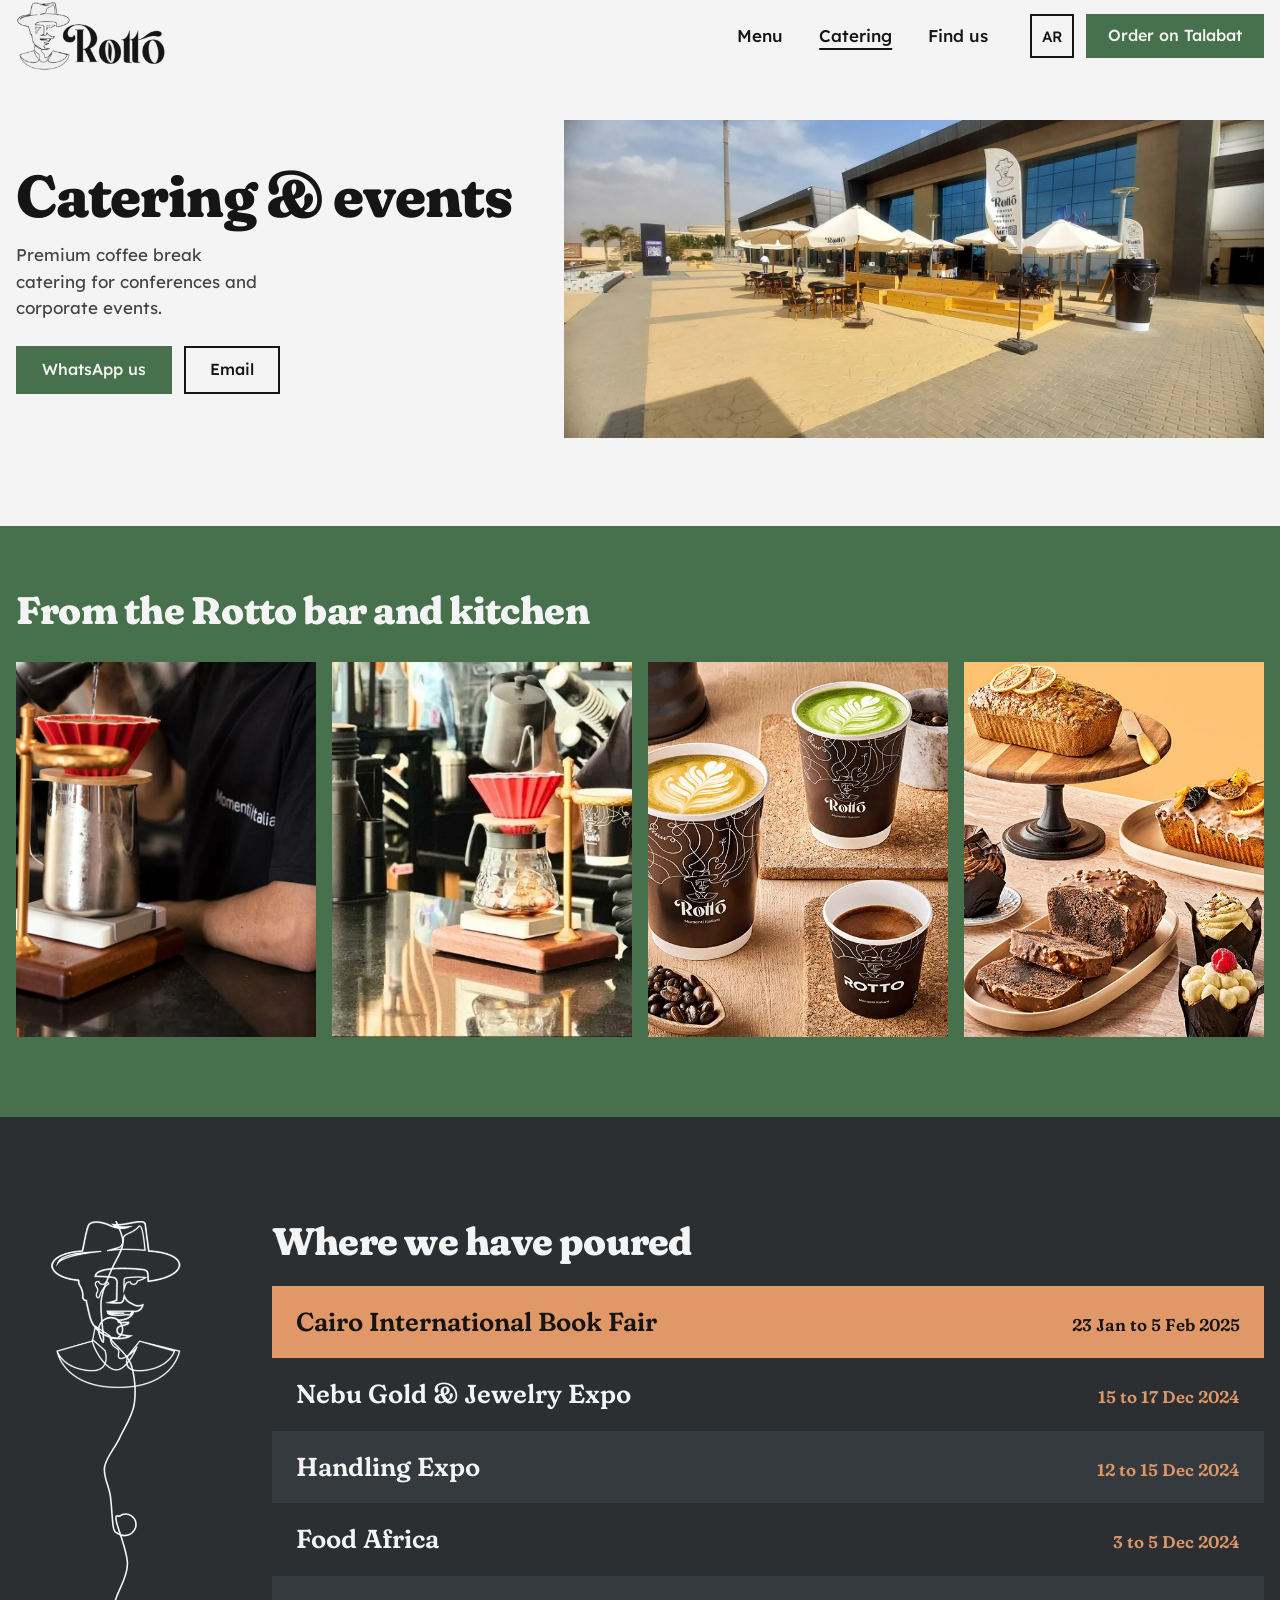
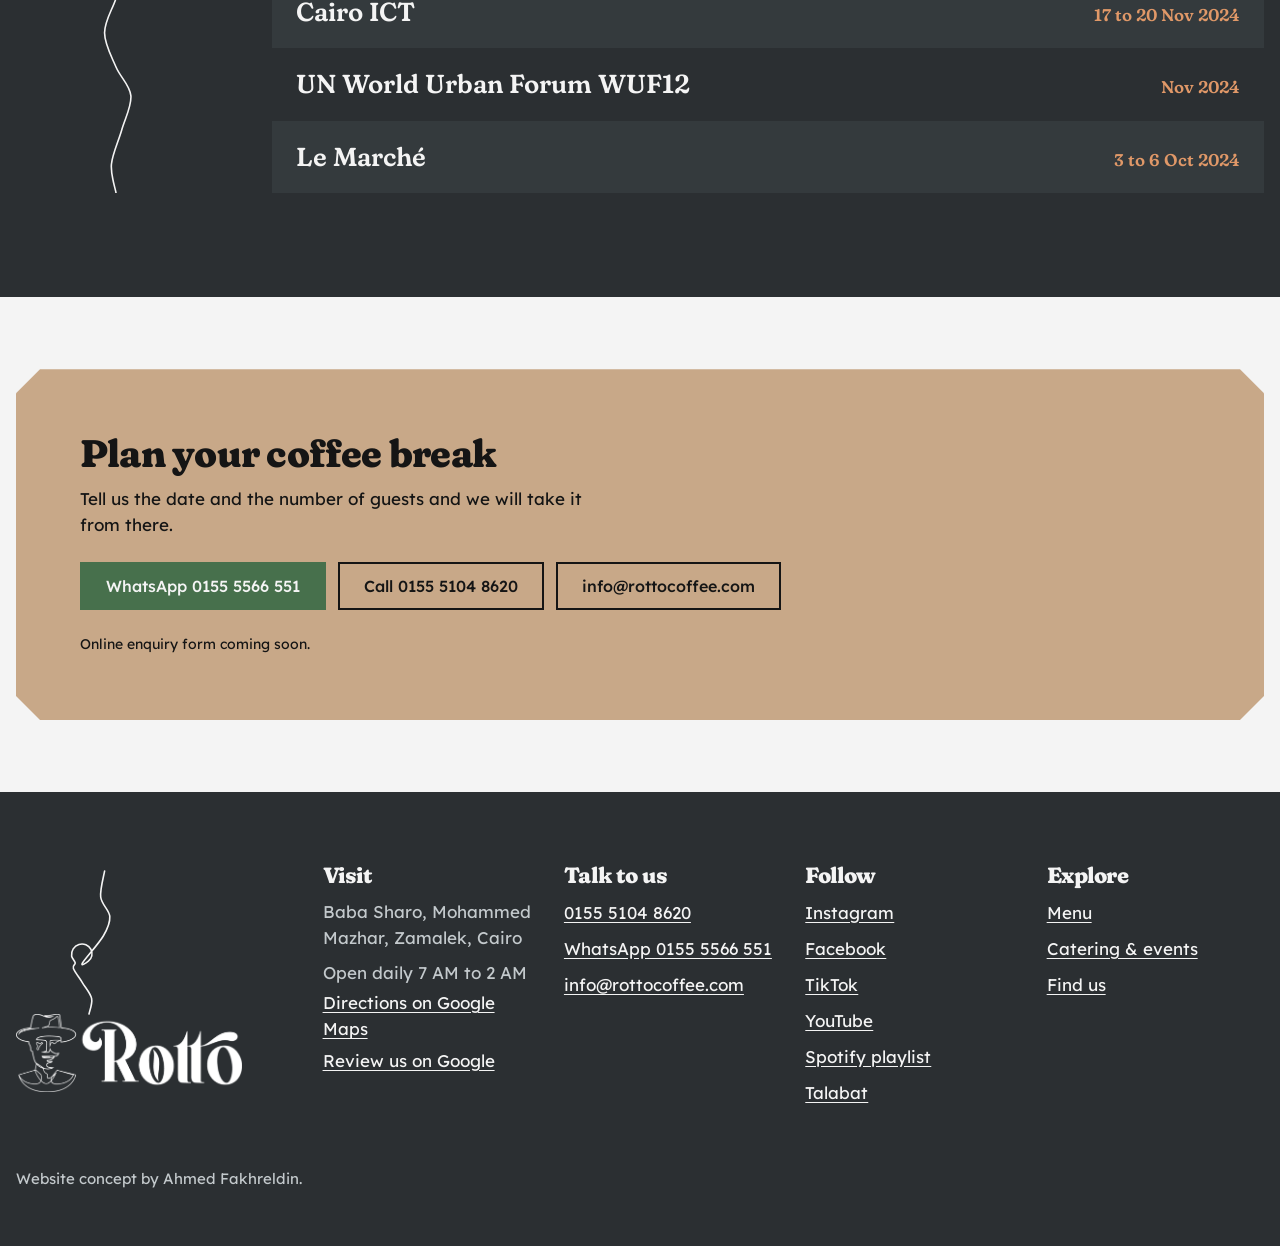
==== catering.html @ 3a8336ad "Rotto preview site" ====
<!doctype html>
<html lang="en">
<head>
<meta charset="utf-8">
<meta name="viewport" content="width=device-width, initial-scale=1, minimum-scale=1">
<title>Catering &amp; events | Rotto Coffee &amp; Bakery</title>
<meta name="description" content="Premium coffee break catering for conferences and corporate events by Rotto Coffee &amp; Bakery, Cairo. Enquire by WhatsApp, phone or email.">
<meta name="theme-color" content="#f4f4f4">
<link rel="canonical" href="https://ahmedfakhr1.github.io/rotto-preview/catering.html">
<meta property="og:type" content="website">
<meta property="og:site_name" content="Rotto Coffee &amp; Bakery">
<meta property="og:title" content="Catering &amp; events | Rotto Coffee &amp; Bakery">
<meta property="og:description" content="Premium coffee break catering for conferences and corporate events by Rotto Coffee &amp; Bakery, Cairo. Enquire by WhatsApp, phone or email.">
<meta property="og:url" content="https://ahmedfakhr1.github.io/rotto-preview/catering.html">
<meta property="og:image" content="https://ahmedfakhr1.github.io/rotto-preview/img/og.jpg">
<meta name="twitter:card" content="summary_large_image">
<link rel="icon" type="image/png" href="img/icon.png">
<link rel="apple-touch-icon" href="img/apple-touch-icon.png">
<link rel="preload" href="fonts/fraunces-c8e588.woff2" as="font" type="font/woff2" crossorigin>
<link rel="preload" href="fonts/lexend-45b4c6.woff2" as="font" type="font/woff2" crossorigin>
<style>html.fl body{opacity:0}body{transition:opacity .25s ease}</style>
<script>document.documentElement.classList.add("fl","js");(function(){var d=document.documentElement,n=0,x=function(){d.classList.remove("fl")};setTimeout(x,1200);if(document.fonts&&document.fonts.load){Promise.all([document.fonts.load("600 20px Fraunces"),document.fonts.load("400 16px Lexend"),document.fonts.load("500 16px Lexend")]).then(x,x)}else x()})()</script>
<link rel="stylesheet" href="fonts.css?v=2">
<link rel="stylesheet" href="site.css?v=2">
<script type="application/ld+json">{"@context": "https://schema.org", "@type": "CafeOrCoffeeShop", "name": "Rotto Coffee & Bakery", "url": "https://ahmedfakhr1.github.io/rotto-preview/", "image": "https://ahmedfakhr1.github.io/rotto-preview/img/og.jpg", "telephone": "+201551048620", "email": "info@rottocoffee.com", "servesCuisine": ["Coffee", "Bakery", "Italian"], "menu": "https://ahmedfakhr1.github.io/rotto-preview/menu.html", "address": {"@type": "PostalAddress", "streetAddress": "Baba Sharo, Mohammed Mazhar", "addressLocality": "Zamalek", "addressRegion": "Cairo", "addressCountry": "EG"}, "hasMap": "https://maps.app.goo.gl/kfcP5bKoNNBrT7dv6", "openingHoursSpecification": {"@type": "OpeningHoursSpecification", "dayOfWeek": ["Monday", "Tuesday", "Wednesday", "Thursday", "Friday", "Saturday", "Sunday"], "opens": "07:00", "closes": "02:00"}, "sameAs": ["https://www.instagram.com/rottocoffee.eg", "https://www.facebook.com/Rotto.Coffe", "https://www.tiktok.com/@rotto.coffee", "https://www.youtube.com/@RottoCoffeeBakery"]}</script>
</head>
<body>
<a class="skip" href="#main">Skip to content</a>
<header class="hdr" id="top">
<a class="logo" href="index.html" aria-label="Rotto Coffee &amp; Bakery, home"><img src="img/logo-dark.png" width="474" height="223" alt="Rotto Coffee &amp; Bakery"></a>
<nav class="nav" aria-label="Main">
<a href="menu.html">Menu</a>
<a href="catering.html" aria-current="page">Catering</a>
<a href="index.html#visit">Find us</a>
</nav>
<div class="hdr-act">
<button class="ar" type="button" id="arBtn" aria-haspopup="dialog">AR</button>
<a class="btn btn--g hdr-order" href="https://www.talabat.com/egypt/rotto" target="_blank" rel="noopener" aria-label="Order on Talabat">Order<span class="long"> on Talabat</span></a>
<button class="burger" type="button" id="burger" aria-expanded="false" aria-controls="drawer" aria-label="Open menu"><span></span><span></span></button>
</div>
</header>
<nav class="drawer" id="drawer" aria-label="Menu" hidden>
<a href="menu.html">Menu</a>
<a href="catering.html">Catering</a>
<a href="index.html#visit">Find us</a>
<a href="https://www.talabat.com/egypt/rotto" target="_blank" rel="noopener">Order on Talabat</a>
</nav>
<dialog class="note" id="arDlg" aria-labelledby="arT"><form method="dialog"><p id="arT">Arabic is not in this preview, it will be live in the final version.</p><button class="btn btn--g" value="ok" autofocus>Got it</button></form></dialog>
<main id="main">
<section class="chero" aria-labelledby="h1">
<div class="chero-tx"><h1 id="h1">Catering &amp; events</h1><p>Premium coffee break catering for conferences and corporate events.</p>
<div class="btns"><a class="btn btn--g" href="https://wa.me/201555566551?text=Hello%20Rotto%2C%20I%20would%20like%20to%20plan%20a%20coffee%20break%20for%20an%20event." target="_blank" rel="noopener">WhatsApp us</a><a class="btn btn--o" href="mailto:info@rottocoffee.com">Email</a></div></div>
<img src="img/cat-hero.webp" width="1600" height="720" alt="The Rotto pop-up coffee set-up with umbrellas at an exhibition" fetchpriority="high">
</section>

<section class="bring" aria-labelledby="bringH">
<h2 id="bringH" class="sec-h">From the Rotto bar and kitchen</h2>
<div class="strip strip--g" tabindex="0" role="group" aria-label="From the Rotto bar and kitchen. Swipe or use the arrow keys."><figure class="fr"><img src="img/cb-pour.webp" width="720" height="900" alt="A V60 pour-over being made" loading="lazy"></figure><figure class="fr"><img src="img/cb-siphon.webp" width="720" height="900" alt="A red pour-over dripper on a scale" loading="lazy"></figure><figure class="fr"><img src="img/cb-grid1.webp" width="720" height="900" alt="Three Rotto cups of coffee on cork coasters" loading="lazy"></figure><figure class="fr"><img src="img/cb-grid2.webp" width="720" height="900" alt="Loaf cakes and cupcakes on a wooden stand" loading="lazy"></figure><figure class="fr"><img src="img/cb-grid3.webp" width="720" height="900" alt="Pastries and chocolates on a ridged board" loading="lazy"></figure><figure class="fr"><img src="img/cb-grid4.webp" width="720" height="900" alt="Two fresh salads on a wooden board" loading="lazy"></figure></div>
</section>

<section class="sched dk" aria-labelledby="schedH">
<div class="sched-in">
<div class="sched-side" aria-hidden="true"><svg class="vline" viewBox="0 0 120 1000" aria-hidden="true" focusable="false" preserveAspectRatio="xMidYMax meet"><path d="M60.0 0.0 C62.0 6.7 73.7 25.0 72.0 40.0 C70.3 55.0 56.3 73.3 50.0 90.0 C43.7 106.7 36.0 120.2 34.0 140.0 C32.0 159.8 38.9 199.4 38.2 208.9 C37.6 218.4 31.5 201.3 30.3 197.0 C29.1 192.7 29.4 187.2 30.9 183.1 C32.4 179.1 35.8 174.9 39.3 172.5 C42.8 170.2 47.9 168.8 52.0 169.0 C56.1 169.2 60.9 171.0 64.0 173.5 C67.1 176.0 69.8 180.1 70.8 183.9 C71.9 187.6 71.6 192.4 70.3 195.9 C68.9 199.5 66.0 203.0 62.9 205.0 C59.9 207.1 48.2 200.5 52.0 208.0 C55.8 215.5 79.3 231.3 86.0 250.0 C92.7 268.7 95.3 298.3 92.0 320.0 C88.7 341.7 74.7 361.7 66.0 380.0 C57.3 398.3 42.7 413.3 40.0 430.0 C37.3 446.7 47.4 462.3 50.0 480.0 C52.6 497.7 53.2 524.8 55.4 535.9 C57.6 547.0 59.8 544.1 63.1 546.5 C66.5 548.9 71.3 550.3 75.3 550.3 C79.3 550.3 83.9 548.7 87.1 546.4 C90.2 544.1 92.9 540.2 94.1 536.6 C95.2 533.0 95.1 528.3 94.0 524.8 C92.8 521.4 90.1 517.8 87.2 515.7 C84.3 513.6 80.1 512.4 76.6 512.4 C73.2 512.4 69.2 513.9 66.5 515.9 C63.8 517.9 58.2 510.3 60.5 524.4 C62.8 538.4 80.1 577.4 80.0 600.0 C79.9 622.6 66.7 640.0 60.0 660.0 C53.3 680.0 40.0 700.0 40.0 720.0 C40.0 740.0 52.3 761.7 60.0 780.0 C67.7 798.3 84.3 811.7 86.0 830.0 C87.7 848.3 75.7 870.0 70.0 890.0 C64.3 910.0 53.7 931.7 52.0 950.0 C50.3 968.3 58.7 991.7 60.0 1000.0" pathLength="1" fill="none" stroke="currentColor" stroke-width="1.6" stroke-linecap="round" stroke-linejoin="round"/></svg><img src="img/gentleman-white.png" width="250" height="321" alt=""></div>
<div class="sched-main"><h2 id="schedH">Where we have poured</h2>
<ul class="rows sched-list"><li class="now"><span>Cairo International Book Fair</span><span class="dt">23 Jan to 5 Feb 2025</span></li><li class=""><span>Nebu Gold &amp; Jewelry Expo</span><span class="dt">15 to 17 Dec 2024</span></li><li class=""><span>Handling Expo</span><span class="dt">12 to 15 Dec 2024</span></li><li class=""><span>Food Africa</span><span class="dt">3 to 5 Dec 2024</span></li><li class=""><span>Cairo ICT</span><span class="dt">17 to 20 Nov 2024</span></li><li class=""><span>UN World Urban Forum WUF12</span><span class="dt">Nov 2024</span></li><li class=""><span>Le Marché</span><span class="dt">3 to 6 Oct 2024</span></li></ul></div>
</div>
</section>

<section class="coupon-wrap" aria-labelledby="cpH">
<div class="coupon">
<h2 id="cpH">Plan your coffee break</h2>
<p>Tell us the date and the number of guests and we will take it from there.</p>
<div class="btns"><a class="btn btn--g" href="https://wa.me/201555566551?text=Hello%20Rotto%2C%20I%20would%20like%20to%20plan%20a%20coffee%20break%20for%20an%20event." target="_blank" rel="noopener">WhatsApp 0155 5566 551</a><a class="btn btn--k" href="tel:+201551048620">Call 0155 5104 8620</a><a class="btn btn--k" href="mailto:info@rottocoffee.com">info@rottocoffee.com</a></div>
<p class="soon">Online enquiry form coming soon.</p>
</div>
</section>
</main>
<footer class="ftr dk" id="footer">
<div class="ftr-in">
<div class="ftr-brand"><svg class="fline" viewBox="0 0 200 220" aria-hidden="true" focusable="false" preserveAspectRatio="xMidYMax meet"><path d="M100.0 220.0 C100.7 216.0 105.7 204.0 104.0 196.0 C102.3 188.0 94.7 179.7 90.0 172.0 C85.3 164.3 77.9 155.1 76.0 150.0 C74.1 144.9 79.2 144.6 78.8 141.4 C78.3 138.2 73.8 134.6 73.3 131.0 C72.8 127.3 73.8 122.7 75.7 119.8 C77.6 116.8 81.3 114.0 84.5 113.0 C87.8 111.9 92.2 112.2 95.3 113.4 C98.4 114.7 101.5 117.7 103.0 120.5 C104.5 123.3 104.9 127.5 104.3 130.5 C103.6 133.6 101.4 136.9 99.0 138.7 C96.6 140.6 86.2 148.0 90.0 141.5 C93.8 135.0 115.0 111.9 122.0 100.0 C129.0 88.1 132.7 80.0 132.0 70.0 C131.3 60.0 119.3 51.7 118.0 40.0 C116.7 28.3 123.0 6.7 124.0 0.0" pathLength="1" fill="none" stroke="currentColor" stroke-width="1.6" stroke-linecap="round" stroke-linejoin="round"/></svg><img src="img/logo-white.png" width="935" height="321" alt="Rotto Coffee &amp; Bakery" loading="lazy"></div>
<div class="ftr-col"><h2>Visit</h2><p>Baba Sharo, Mohammed Mazhar, Zamalek, Cairo</p><p>Open daily 7 AM to 2 AM</p><a href="https://maps.app.goo.gl/kfcP5bKoNNBrT7dv6" target="_blank" rel="noopener">Directions on Google Maps</a><a href="https://g.page/r/CVUXenCn5G0jEAE/review" target="_blank" rel="noopener">Review us on Google</a></div>
<div class="ftr-col"><h2>Talk to us</h2><a href="tel:+201551048620">0155 5104 8620</a><a href="https://wa.me/201555566551" target="_blank" rel="noopener">WhatsApp 0155 5566 551</a><a href="mailto:info@rottocoffee.com">info@rottocoffee.com</a></div>
<div class="ftr-col"><h2>Follow</h2><a href="https://www.instagram.com/rottocoffee.eg" target="_blank" rel="noopener">Instagram</a><a href="https://www.facebook.com/Rotto.Coffe" target="_blank" rel="noopener">Facebook</a><a href="https://www.tiktok.com/@rotto.coffee" target="_blank" rel="noopener">TikTok</a><a href="https://www.youtube.com/@RottoCoffeeBakery" target="_blank" rel="noopener">YouTube</a><a href="https://open.spotify.com/playlist/1MCFKYFXWCzhBTeKr49k23" target="_blank" rel="noopener">Spotify playlist</a><a href="https://www.talabat.com/egypt/rotto" target="_blank" rel="noopener">Talabat</a></div>
<div class="ftr-col"><h2>Explore</h2><a href="menu.html">Menu</a><a href="catering.html">Catering &amp; events</a><a href="index.html#visit">Find us</a></div>
</div>
<p class="credit">Website concept by Ahmed Fakhreldin.</p>
</footer>
<nav class="bar" id="bar" aria-label="Quick actions"><a href="tel:+201551048620">Call</a><a href="menu.html">Menu</a><a href="https://maps.app.goo.gl/kfcP5bKoNNBrT7dv6" target="_blank" rel="noopener">Directions</a></nav>
<script src="site.js?v=2"></script>
</body>
</html>
---- fonts.css ----
@font-face {
  font-family: 'Fraunces';
  font-style: normal;
  font-weight: 600 800;
  font-display: block;
  src: url(fonts/fraunces-c8e588.woff2) format('woff2');
  unicode-range: U+0000-00FF, U+0131, U+0152-0153, U+02BB-02BC, U+02C6, U+02DA, U+02DC, U+0304, U+0308, U+0329, U+2000-206F, U+20AC, U+2122, U+2191, U+2193, U+2212, U+2215, U+FEFF, U+FFFD;
}
@font-face {
  font-family: 'Lexend';
  font-style: normal;
  font-weight: 400;
  font-display: block;
  src: url(fonts/lexend-45b4c6.woff2) format('woff2');
  unicode-range: U+0000-00FF, U+0131, U+0152-0153, U+02BB-02BC, U+02C6, U+02DA, U+02DC, U+0304, U+0308, U+0329, U+2000-206F, U+20AC, U+2122, U+2191, U+2193, U+2212, U+2215, U+FEFF, U+FFFD;
}
@font-face {
  font-family: 'Lexend';
  font-style: normal;
  font-weight: 500;
  font-display: block;
  src: url(fonts/lexend-45b4c6.woff2) format('woff2');
  unicode-range: U+0000-00FF, U+0131, U+0152-0153, U+02BB-02BC, U+02C6, U+02DA, U+02DC, U+0304, U+0308, U+0329, U+2000-206F, U+20AC, U+2122, U+2191, U+2193, U+2212, U+2215, U+FEFF, U+FFFD;
}
---- site.css ----
:root{--ink:#151515;--board:#2b2f32;--board2:#343a3d;--chalk:#f4f4f4;--plaster:#c8a888;--oak:#e09868;--green:#47704c;--muted:#454545;--mutedd:#c3c9cc;--tint:#e9e9e9;
--pad:max(16px,calc((100% - 1280px)/2));--hdr:72px;--f1:"Fraunces",Georgia,serif;--f2:"Lexend",system-ui,sans-serif}
*,*::before,*::after{box-sizing:border-box}
html{-webkit-text-size-adjust:100%;scroll-behavior:smooth}
body{margin:0;background:var(--chalk);color:var(--ink);font:400 17px/1.55 var(--f2);overflow-x:clip;min-width:0}
img{max-width:100%;height:auto;display:block}
h1,h2,h3,p,ul,figure,blockquote{margin:0}
ul{padding:0;list-style:none}
a{color:inherit}
:focus-visible{outline:3px solid var(--ink);outline-offset:3px}
.dk :focus-visible,.bar :focus-visible,.chips :focus-visible,.bring :focus-visible{outline-color:var(--chalk)}
.skip{position:absolute;left:8px;top:-60px;background:var(--ink);color:var(--chalk);padding:12px 16px;z-index:100}
.skip:focus{top:8px}
.sr{position:absolute;width:1px;height:1px;overflow:hidden;clip:rect(0 0 0 0);white-space:nowrap}
h1,h2,h3{font-family:var(--f1);font-variation-settings:"SOFT" 100,"WONK" 0;font-weight:800;letter-spacing:-.02em;line-height:1.05;text-wrap:balance}
h1{font-size:clamp(36px,4.6vw,66px)}
h2,.sec-h{font-size:clamp(28px,3vw,44px)}
p{text-wrap:pretty}
.btn{display:inline-flex;align-items:center;justify-content:center;min-height:48px;padding:0 24px;font:500 16px/1.2 var(--f2);text-decoration:none;border:2px solid transparent;cursor:pointer;transition:transform .12s ease-out,background-color .15s;text-align:center}
.btn:active{transform:scale(.97)}
.btn--g{background:var(--green);color:var(--chalk)}
.btn--g:hover{background:#3b5f40}
.btn--o{border-color:var(--ink);color:var(--ink)}
.btn--k{border-color:var(--ink);color:var(--ink)}
.btn--o2{border-color:var(--chalk);color:var(--chalk)}
.btn--o:hover,.btn--k:hover{background:var(--ink);color:var(--chalk)}
.btn--o2:hover{background:var(--chalk);color:var(--ink)}
.btns{display:flex;flex-wrap:wrap;gap:12px}
.tl{text-underline-offset:3px}

/* header */
.hdr{position:relative;z-index:50;height:var(--hdr);display:flex;align-items:center;justify-content:space-between;gap:12px;padding:0 var(--pad);background:var(--chalk)}
.logo{display:block;flex:0 0 auto;min-height:44px}
.logo img{width:132px;height:auto;mix-blend-mode:multiply}
.nav{display:none;gap:8px;margin-left:auto;margin-right:16px}
.nav a{display:inline-flex;align-items:center;min-height:44px;padding:0 14px;text-decoration:none;font-weight:500}
.nav a:hover,.nav a[aria-current]{text-decoration:underline;text-underline-offset:6px;text-decoration-thickness:2px}
.hdr-act{display:flex;align-items:center;gap:6px}
.ar{min-width:44px;min-height:44px;background:none;border:2px solid var(--ink);font:500 15px var(--f2);color:var(--ink);cursor:pointer}
.ar:hover{background:var(--ink);color:var(--chalk)}
.hdr-order{min-height:44px;padding:0 14px}
.long{display:none;margin-left:.3em}
.burger{width:44px;height:44px;background:none;border:0;cursor:pointer;display:flex;flex-direction:column;align-items:center;justify-content:center;gap:7px;padding:0}
.burger span{display:block;width:24px;height:2px;background:var(--ink);transition:transform .2s ease-out}
.burger[aria-expanded=true] span:first-child{transform:translateY(4.5px) rotate(45deg)}
.burger[aria-expanded=true] span:last-child{transform:translateY(-4.5px) rotate(-45deg)}
.drawer{position:absolute;left:0;right:0;top:var(--hdr);z-index:45;background:var(--chalk);padding:8px 16px 24px;border-bottom:2px solid var(--ink)}
.drawer[hidden]{display:none}
.drawer a{display:flex;align-items:center;min-height:56px;font:800 26px var(--f1);font-variation-settings:"SOFT" 100,"WONK" 0;text-decoration:none}
dialog.note{border:2px solid var(--ink);background:var(--chalk);color:var(--ink);padding:28px;max-width:min(420px,calc(100% - 32px))}
dialog.note::backdrop{background:rgba(21,21,21,.6)}
dialog.note p{font:600 22px/1.3 var(--f1);margin-bottom:20px}
@media(max-width:359px){.logo img{width:104px}.hdr{padding:0 12px;gap:6px}.hdr-order{padding:0 10px}}
@media(min-width:520px){.long{display:inline}}
@media(min-width:900px){.nav{display:flex}.burger,.drawer{display:none!important}.logo img{width:150px}.hdr-act{gap:12px}.hdr-order{padding:0 20px}}

/* hero */
.hero{padding:16px 0 56px;position:relative}
.hero-top{display:grid;grid-template-columns:minmax(0,1fr);gap:16px;position:relative;z-index:2;padding-inline:var(--pad)}
.hero-tx{max-width:600px}
.hero-tx h1{margin-bottom:16px}
.hero-tx p{max-width:34ch;color:var(--muted)}
.hero-cta{display:none;margin-top:24px}
.hero-cta2{display:flex;margin:24px auto 0;max-width:420px;width:calc(100% - 32px)}
.stage{position:relative;margin-top:112px;--iw:clamp(190px,50vw,330px)}
.steam{position:absolute;left:calc(50% - 40px);top:calc(var(--iw)*.32);transform:translateY(-100%);width:120px;height:auto;color:var(--ink);overflow:visible;pointer-events:none;z-index:1}
.steam path,.vline path,.fline path,.bline path{stroke-width:1.6}
html.js .steam path{stroke-dasharray:1 2;stroke-dashoffset:1;animation:draw 1.4s ease-out .2s forwards}
@keyframes draw{to{stroke-dashoffset:0}}
.arc{display:flex;overflow-x:auto;scroll-snap-type:x mandatory;scrollbar-width:none;padding:16px calc(50% - var(--iw)/2);position:relative;cursor:grab;overscroll-behavior-x:contain}
.arc::-webkit-scrollbar,.strip::-webkit-scrollbar,.chips::-webkit-scrollbar,.seg::-webkit-scrollbar{display:none}
.arc.drag{scroll-snap-type:none;cursor:grabbing}
.sp{flex:0 0 var(--iw);width:var(--iw);margin-inline:calc(var(--iw)*-.06);scroll-snap-align:center;transform:translateY(var(--y,0px)) scale(var(--s,1));mix-blend-mode:multiply;user-select:none;-webkit-user-select:none}
.sp img{width:100%;height:auto;pointer-events:none;-webkit-user-drag:none}
.pick{text-align:center;margin-top:8px;min-height:96px}
.pick-n{font:800 clamp(24px,2.4vw,32px)/1.1 var(--f1);font-variation-settings:"SOFT" 100,"WONK" 0}
.pick-p{font-weight:500;font-variant-numeric:tabular-nums;margin-top:4px}
.pick-note{color:var(--muted);font-size:14px;min-height:21px}
.arc:focus-visible{outline-offset:-3px}
@media(min-width:900px){
 .hero{padding-top:24px}
 .hero-top{grid-template-columns:minmax(0,600px) 1fr}
 .hero-cta{display:inline-flex}
 .hero-cta2{display:none}
 .stage{margin-top:0;--iw:clamp(300px,24vw,340px)}
 .steam{left:calc(50% - 30px);width:230px}
}

/* intro */
.intro{padding:40px var(--pad) 72px}
.stmt{font:600 clamp(24px,2.6vw,34px)/1.45 var(--f1);font-variation-settings:"SOFT" 100,"WONK" 0;max-width:30em}
.th{display:inline-block;width:1.7em;height:.95em;object-fit:cover;vertical-align:-.1em;margin:0 .1em}

/* strips */
.sec-h{padding:0 var(--pad);margin-bottom:32px}
.strip{display:flex;align-items:flex-start;gap:16px;overflow-x:auto;scroll-snap-type:x proximity;scroll-padding-inline:var(--pad);padding:0 var(--pad) 8px;scrollbar-width:none;cursor:grab;overscroll-behavior-x:contain}
.strip.drag{scroll-snap-type:none;cursor:grabbing}
.strip img{-webkit-user-drag:none;user-select:none}
.fr{flex:0 0 clamp(210px,60vw,300px);scroll-snap-align:start;min-width:0}
.fr img{width:100%;aspect-ratio:4/5;object-fit:cover}
.fr figcaption{display:flex;justify-content:flex-start;align-items:baseline;gap:12px;white-space:nowrap;padding-top:10px;font:600 18px/1.3 var(--f1);font-variation-settings:"SOFT" 100,"WONK" 0}
.pr{font:500 16px var(--f2);font-variant-numeric:tabular-nums}
.fr--note{aspect-ratio:4/5;background:var(--plaster);padding:28px;display:flex;align-items:flex-end}
.fr--note p{font:600 24px/1.25 var(--f1);font-variation-settings:"SOFT" 100,"WONK" 0}
.show{padding-bottom:88px}
@media(min-width:900px){.fr--note{flex-basis:300px}}
.strip--s{margin:0;list-style:none}
.strip--s li{flex:0 0 clamp(150px,11vw,200px);scroll-snap-align:start}
.strip--s img{width:100%;aspect-ratio:3/4;object-fit:cover}
.gal{padding-bottom:88px}

/* board */
.dk{background:var(--board);color:var(--chalk)}
.board{padding:88px var(--pad)}
.board-h{display:none}
.colh{font-size:clamp(28px,3vw,40px);margin:8px 0 16px}
.board-cols{display:grid;grid-template-columns:minmax(0,1fr);gap:0 0}
.board-line{display:none}
.rows li{display:flex;justify-content:space-between;align-items:baseline;gap:16px;padding:14px 16px;font:600 20px/1.25 var(--f1);font-variation-settings:"SOFT" 100,"WONK" 0}
.board .rows li:nth-child(odd){background:var(--board2)}
.board .rows .pr,.sched .dt{color:var(--oak);font-size:17px}
.board .rows li.band{background:var(--oak);color:var(--ink)}
.board .rows li.band .pr{color:var(--ink)}
.board-more{margin-top:40px}
@media(min-width:900px){
 .board-h{display:grid;grid-template-columns:minmax(0,1fr) auto minmax(0,1fr);align-items:end;gap:32px;margin-bottom:24px;font:800 clamp(32px,3.6vw,52px)/1 var(--f1);font-variation-settings:"SOFT" 100,"WONK" 0;letter-spacing:-.02em}
 .board-h span:last-child{text-align:right}
 .board-h img{width:96px;height:auto}
 .colh{display:none}
 .board-cols{grid-template-columns:minmax(0,1fr) 96px minmax(0,1fr)}
 .board-line{display:block;position:relative}
 .vline{position:absolute;inset:0;width:100%;height:100%;color:var(--chalk)}
}

/* inside */
.inside{padding:0 var(--pad) 88px}
.inside .sec-h{padding:0}
.inside-g{display:grid;grid-template-columns:repeat(2,minmax(0,1fr));gap:16px}
.inside-g img{width:100%;aspect-ratio:4/5;object-fit:cover}
.inside blockquote{grid-column:1/-1;font:600 clamp(24px,2.4vw,30px)/1.3 var(--f1);font-variation-settings:"SOFT" 100,"WONK" 0;padding:16px 0;max-width:20em;align-self:center}
@media(min-width:900px){.inside-g{grid-template-columns:minmax(0,3fr) minmax(0,3fr) minmax(0,4fr);gap:24px}.inside blockquote{grid-column:auto;padding:0 0 0 24px;align-self:stretch;display:flex;align-items:center}}

/* visit + tease */
.visit{display:grid;grid-template-columns:minmax(0,1fr);margin:0 var(--pad) 88px}
.visit-ph img{width:100%;height:100%;aspect-ratio:4/3;object-fit:cover}
.visit-tx{background:var(--plaster);padding:32px 24px;display:flex;flex-direction:column;justify-content:center;gap:12px}
.visit-tx h2{margin-bottom:8px}
.visit-tx .big{font:600 22px/1.3 var(--f1);font-variation-settings:"SOFT" 100,"WONK" 0}
.visit-tx .btns{margin-top:12px}
.visit-tx .btn{flex:1 1 200px}
@media(min-width:900px){.visit{grid-template-columns:minmax(0,7fr) minmax(0,5fr)}.visit-tx{padding:48px}}
.tease{background:var(--plaster);padding:56px var(--pad)}
.tease-in{display:grid;grid-template-columns:minmax(0,1fr);gap:32px;align-items:center}
.tease-in img{width:100%;aspect-ratio:16/9;object-fit:cover}
.tease-in h2{margin-bottom:16px}
.tease-in p{margin-bottom:24px;max-width:30em}
@media(min-width:900px){.tease-in{grid-template-columns:minmax(0,7fr) minmax(0,5fr);gap:56px}.tease{padding:88px var(--pad)}}

/* footer */
.ftr{padding:72px var(--pad) 120px}
.ftr-in{display:grid;grid-template-columns:repeat(2,minmax(0,1fr));gap:40px 24px}
.ftr-brand{grid-column:1/-1;position:relative;padding-top:150px}
.ftr-brand img{width:min(340px,80%);height:auto}
.fline{position:absolute;left:8px;bottom:calc(100% - 150px + 0px);width:130px;height:auto;color:var(--chalk);overflow:visible}
.fline{bottom:auto;top:0;height:150px}
.ftr-col{display:flex;flex-direction:column;min-width:0}
.ftr-col h2{font-size:22px;margin-bottom:8px}
.ftr-col p{color:var(--mutedd);padding:4px 0}
.ftr-col a{display:flex;align-items:center;min-height:44px;color:var(--chalk);text-underline-offset:3px;overflow-wrap:anywhere}
.credit{margin-top:56px;color:var(--mutedd);font-size:15px}
@media(min-width:900px){.ftr-in{grid-template-columns:minmax(0,1.3fr) repeat(4,minmax(0,1fr))}.ftr-brand{grid-column:auto}.ftr{padding-bottom:56px}.ftr-col a{min-height:36px}}

/* bar + fab */
.bar{position:fixed;left:0;right:0;bottom:0;z-index:60;display:grid;grid-template-columns:repeat(3,1fr);background:var(--board);padding-bottom:env(safe-area-inset-bottom);transition:transform .25s ease-out}
.bar a{display:flex;align-items:center;justify-content:center;min-height:56px;color:var(--chalk);text-decoration:none;font-weight:500}
.bar .bar-go{background:var(--green)}
.bar.off{transform:translateY(100%)}
body{padding-bottom:56px}
.fab{display:none}
@media(min-width:900px){body{padding-bottom:0}.bar{display:none}
 .fab{display:inline-flex;position:fixed;right:24px;bottom:24px;z-index:35;transition:transform .25s ease-out,opacity .2s}.fab.off{transform:translateY(140%);opacity:0;pointer-events:none}}

/* menu */
.band{padding:48px var(--pad) 40px}
.band-in{display:grid;grid-template-columns:minmax(0,1fr) auto;gap:24px;align-items:center}
.band p{margin-top:12px;color:var(--mutedd)}
.band-art{position:relative;width:76px}
.band-art img{width:76px;height:auto;position:relative}
.bline{display:none}
@media(min-width:900px){.band{padding:64px var(--pad) 56px}.band-art{width:150px}.band-art img{width:130px;margin-left:auto}
 .bline{display:block;position:absolute;right:32px;bottom:100%;width:70px;height:140px;color:var(--chalk);overflow:visible}}
.chips{position:sticky;top:0;z-index:30;background:var(--board);overflow-x:auto;scrollbar-width:none;scroll-snap-type:x proximity}
.chips-in{display:flex;gap:8px;padding:10px var(--pad);width:max-content;min-width:100%}
.chips a{flex:none;display:inline-flex;align-items:center;min-height:44px;padding:0 18px;color:var(--chalk);text-decoration:none;font-weight:500;border:2px solid var(--board2);scroll-snap-align:center;transition:transform .12s}
.chips a:active{transform:scale(.97)}
.chips a.on{background:var(--oak);color:var(--ink);border-color:var(--oak)}
.menu{padding:0 var(--pad) 32px}
.msec{padding-top:56px;scroll-margin-top:60px}
.msec h2{margin-bottom:8px}
.sec-note{color:var(--muted);font-size:15px;margin-bottom:8px}
.mbody{display:grid;grid-template-columns:minmax(0,1fr);gap:24px;margin-top:20px}
.cards{display:grid;grid-template-columns:repeat(2,minmax(0,1fr));gap:16px}
.card{display:grid;grid-template-columns:minmax(0,1fr) auto;gap:4px 12px;align-content:start;align-items:baseline}
.card img{grid-column:1/-1;width:100%;aspect-ratio:var(--r,1/1);object-fit:cover;margin-bottom:6px}
.card .n{font:600 20px/1.2 var(--f1);font-variation-settings:"SOFT" 100,"WONK" 0}
.p{font-weight:500;font-variant-numeric:tabular-nums}
.menu .rows{display:grid;grid-template-columns:minmax(0,1fr)}
.menu .rows li{padding:12px 14px;font:400 17px/1.3 var(--f2)}
.menu .rows li:nth-child(odd){background:var(--tint)}
.menu .rows .n{min-width:0}
.n1 .cards .card{grid-column:1/-1}
.n1 .cards img{aspect-ratio:4/3}
@media(min-width:700px){
 .n4 .cards{grid-template-columns:repeat(4,minmax(0,1fr))}
 .n1 .mbody{grid-template-columns:minmax(0,1fr) minmax(0,3fr)}
 .n1 .cards img{aspect-ratio:var(--r,1/1)}
 .n2 .mbody{grid-template-columns:repeat(2,minmax(0,1fr))}
 .menu .n4 .rows,.menu .n0 .rows,.menu .n1 .rows{grid-template-columns:repeat(2,minmax(0,1fr));column-gap:48px}
 .menu .n4 .rows li:nth-child(odd),.menu .n0 .rows li:nth-child(odd),.menu .n1 .rows li:nth-child(odd){background:none}
 .menu .n4 .rows li:nth-child(4n+1),.menu .n4 .rows li:nth-child(4n+2),.menu .n0 .rows li:nth-child(4n+1),.menu .n0 .rows li:nth-child(4n+2),.menu .n1 .rows li:nth-child(4n+1),.menu .n1 .rows li:nth-child(4n+2){background:var(--tint)}
 .menu .rows li{padding:12px 16px}
}
.menu .rows--1{grid-template-columns:minmax(0,1fr)!important}
.menu .rows--1 li:nth-child(n){background:none}.menu .rows--1 li:nth-child(odd){background:var(--tint)!important}
@media(min-width:700px){.menu .rows--1{grid-template-columns:repeat(2,minmax(0,1fr))!important;column-gap:48px}
 .menu .rows--1 li:nth-child(odd){background:none!important}.menu .rows--1 li:nth-child(4n+1),.menu .rows--1 li:nth-child(4n+2){background:var(--tint)!important}}
.breads{border:0;padding:0;margin:16px 0 8px;min-width:0}
.breads legend{font:600 18px var(--f1);margin-bottom:12px;padding:0}
.seg{display:flex;gap:8px;overflow-x:auto;scrollbar-width:none;padding-bottom:4px}
.seg label{flex:none;position:relative}
.seg input{position:absolute;opacity:0;inset:0;cursor:pointer;margin:0}
.seg span{display:flex;align-items:center;min-height:44px;padding:0 18px;border:2px solid var(--ink);font-weight:500}
.seg input:checked+span{background:var(--green);border-color:var(--green);color:var(--chalk)}
.seg input:focus-visible+span{outline:3px solid var(--ink);outline-offset:3px}
html:not(.js) .js-only{display:none}
.tbl{overflow-x:auto;margin-top:16px}
.tbl table{border-collapse:collapse;min-width:640px;width:100%}.tbl th,.tbl td{border:1px solid var(--ink);padding:8px;text-align:left}
.visit--menu{margin-top:56px}

/* catering */
.chero{display:grid;grid-template-columns:minmax(0,1fr);gap:32px;padding:32px var(--pad) 64px;align-items:center}
.chero h1{margin-bottom:16px}
.chero p{color:var(--muted);margin-bottom:24px;max-width:28ch}
.chero img{width:100%;aspect-ratio:2.2/1;object-fit:cover}
@media(min-width:900px){.chero{grid-template-columns:minmax(0,5fr) minmax(0,7fr);gap:48px;padding:48px var(--pad) 88px}}
.bring{background:var(--green);color:var(--chalk);padding:64px 0 72px}
.bring figcaption{font-size:18px}
.sched{padding:72px var(--pad)}
.sched-in{display:grid;grid-template-columns:minmax(0,1fr);gap:24px}
.sched h2{margin-bottom:24px}
.sched-side{display:block}
.sched-side img{width:80px;height:auto}
.sched-side .vline{display:none}
.sched-list li:nth-child(odd){background:var(--board2)}
.sched-list li.now{background:var(--oak);color:var(--ink)}.sched-list li.now .dt{color:var(--ink)}
.sched-list li{flex-direction:column;align-items:flex-start;gap:2px;font-size:21px}
@media(min-width:900px){.sched{padding:104px var(--pad)}.sched-in{grid-template-columns:200px minmax(0,1fr);gap:56px}
 .sched-side{position:relative}.sched-side .vline{display:block;position:absolute;inset:0;width:100%;height:100%;color:var(--chalk)}
 .sched-side img{position:sticky;top:32px;width:130px;margin:0 auto}
 .sched-list li{flex-direction:row;align-items:baseline;font-size:26px;padding:20px 24px}.sched-list li .dt{margin-left:auto}}
.coupon-wrap{padding:72px var(--pad)}
.coupon{background:var(--plaster);padding:40px 24px;clip-path:polygon(24px 0,calc(100% - 24px) 0,100% 24px,100% calc(100% - 24px),calc(100% - 24px) 100%,24px 100%,0 calc(100% - 24px),0 24px)}
.coupon h2{margin-bottom:12px}.coupon p{max-width:34em;margin-bottom:24px}
.coupon .soon{font-size:14px;margin:24px 0 0;color:var(--ink)}
@media(min-width:900px){.coupon{padding:64px}}

/* reveal */
html.js .rv{opacity:0;transform:translateY(20px);transition:opacity .5s ease-out,transform .5s ease-out;transition-delay:var(--d,0ms)}
html.js .rv.in{opacity:1;transform:none}
@media(prefers-reduced-motion:reduce){html{scroll-behavior:auto}html.js .rv{opacity:1;transform:none;transition:none}html.js .steam path{animation:none;stroke-dashoffset:0}.sp{transform:none!important}*{transition-duration:.01ms!important}}

.vline path,.fline path,.bline path{vector-effect:non-scaling-stroke}
@media(max-width:479px){.ftr-in{grid-template-columns:minmax(0,1fr)}.ftr-col a{overflow-wrap:normal}}
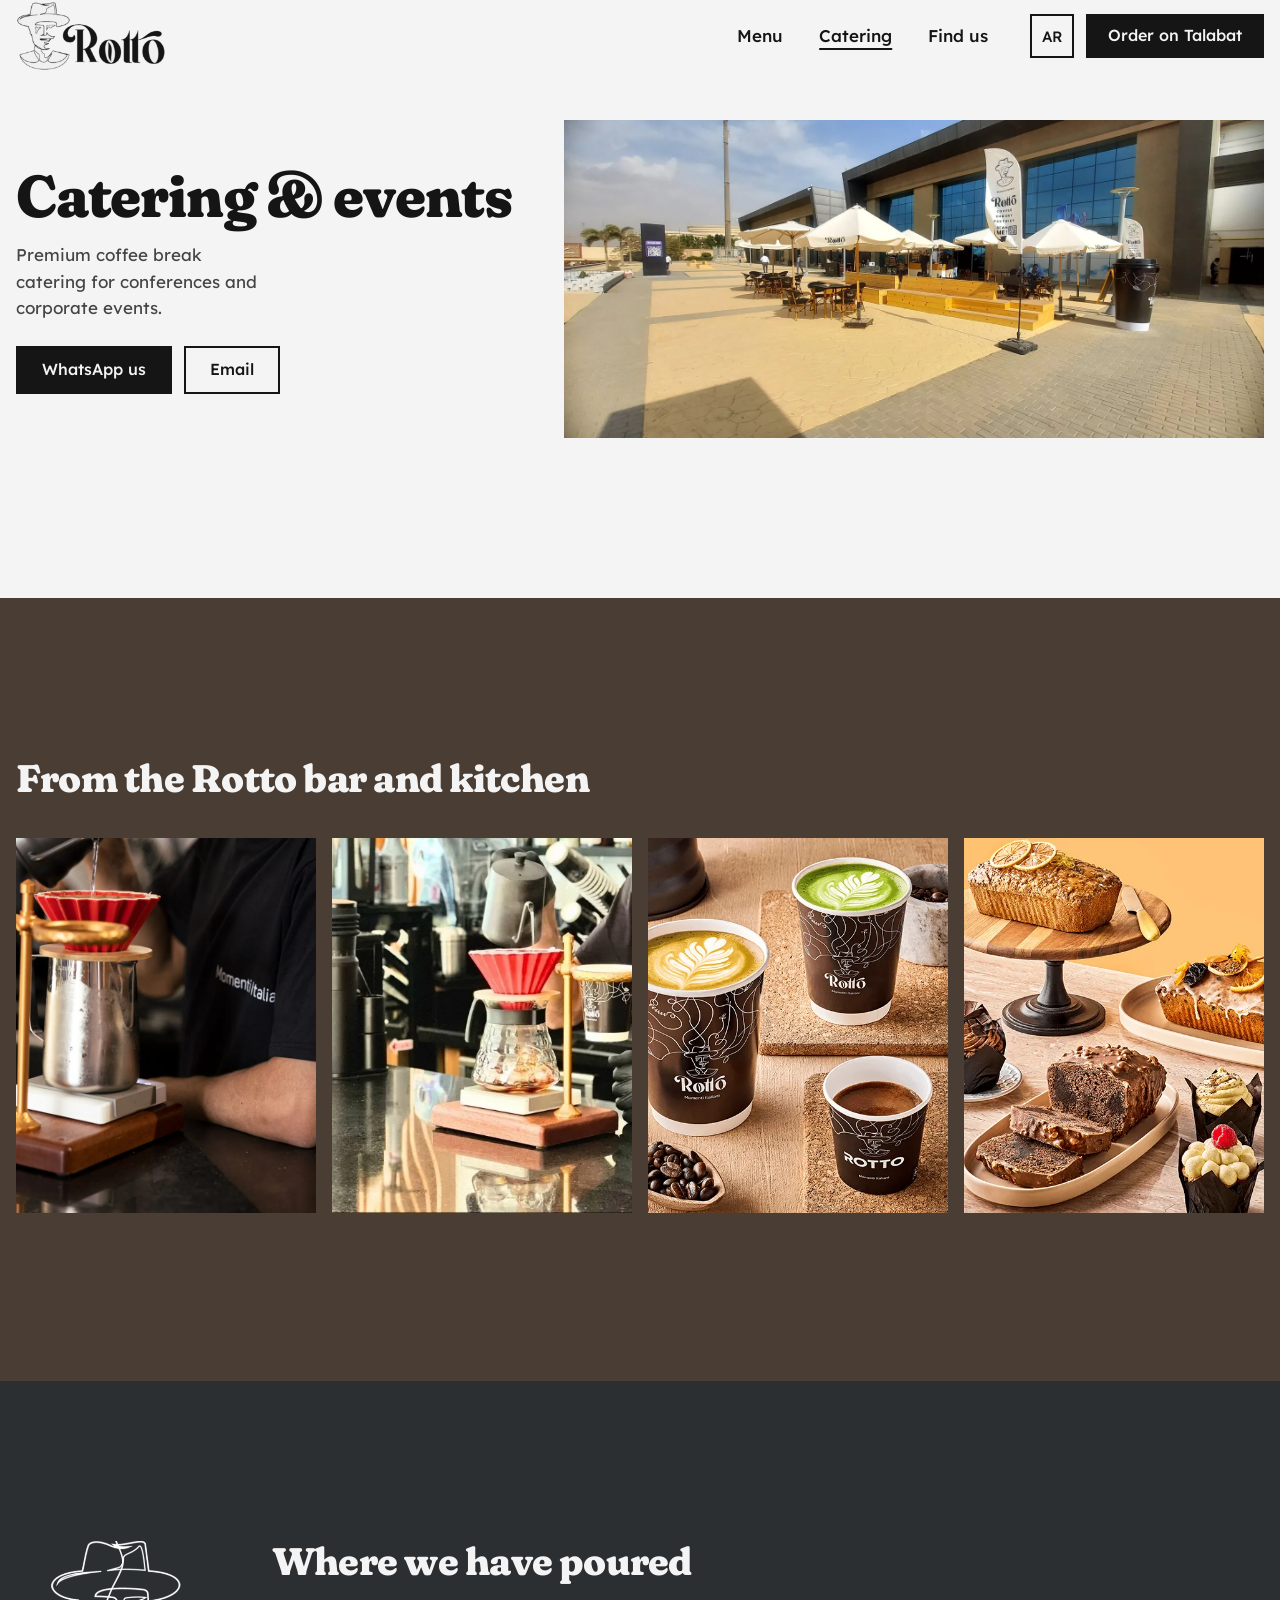
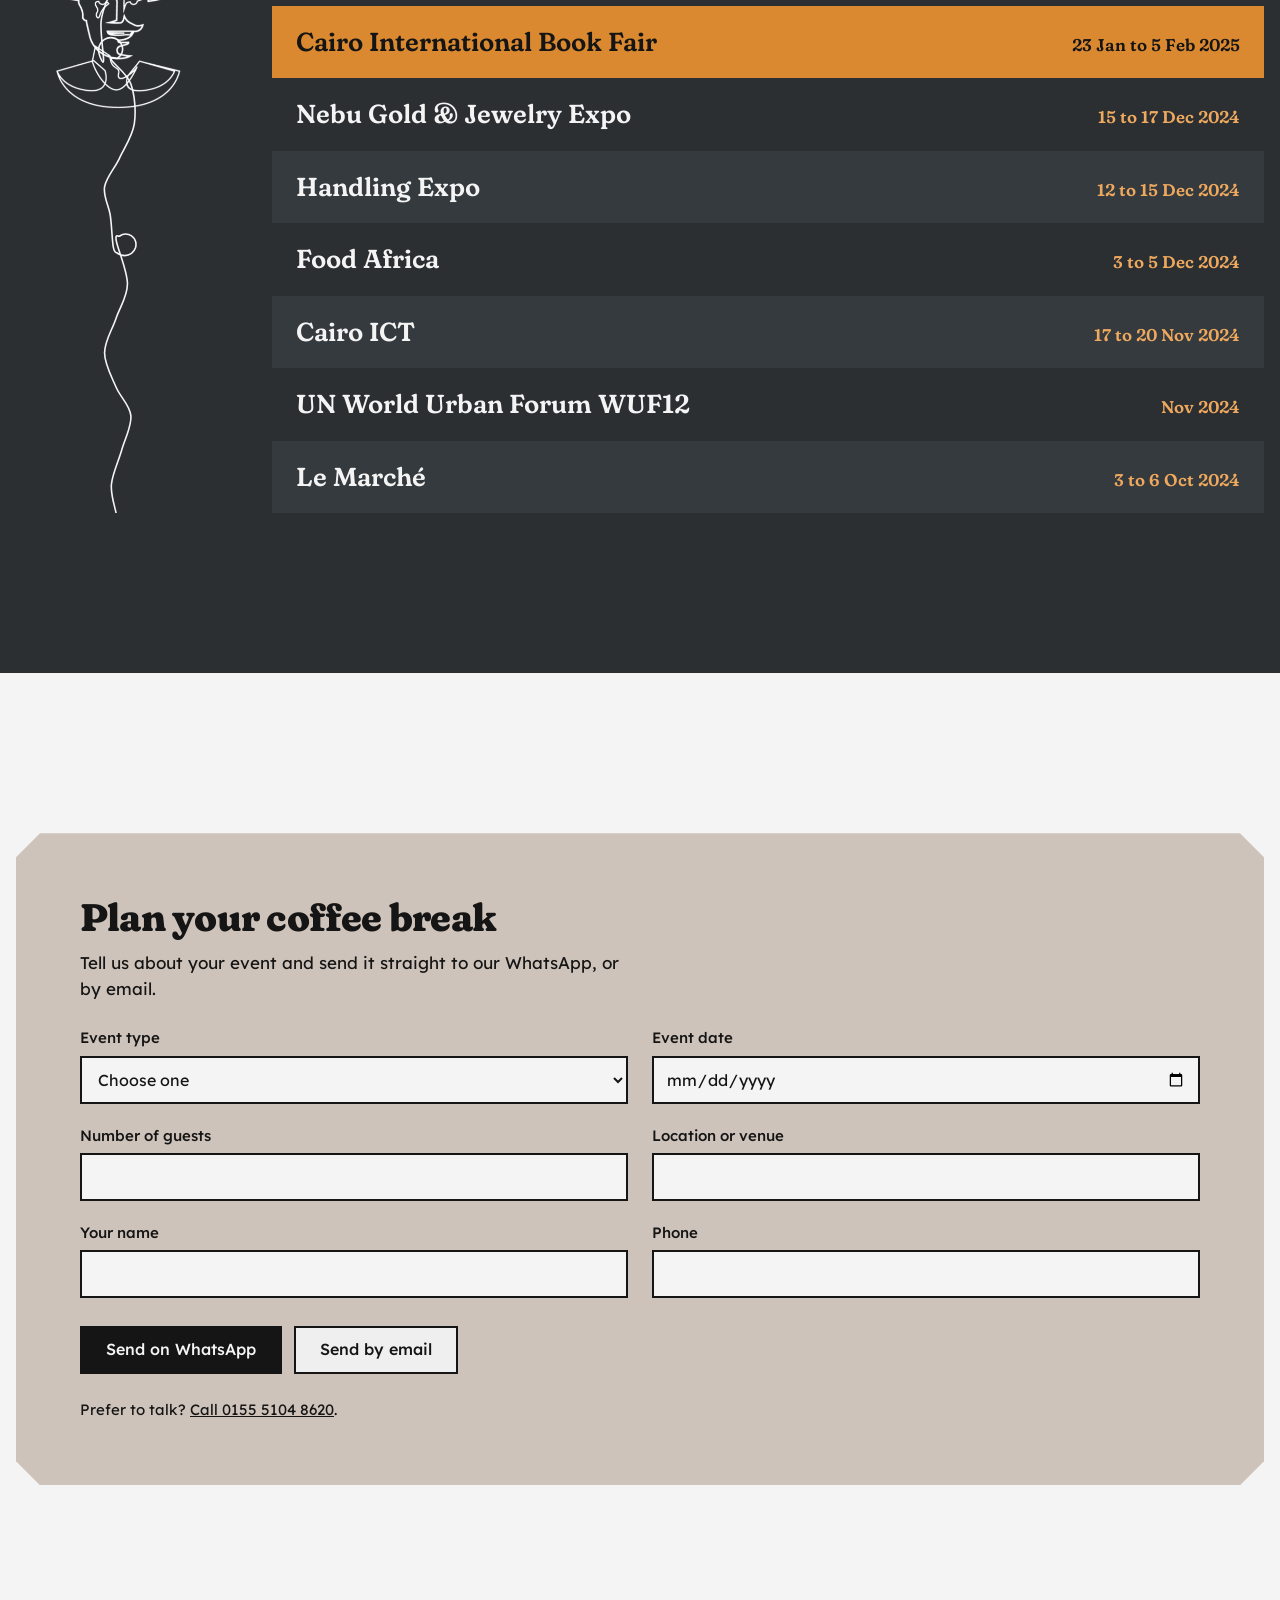
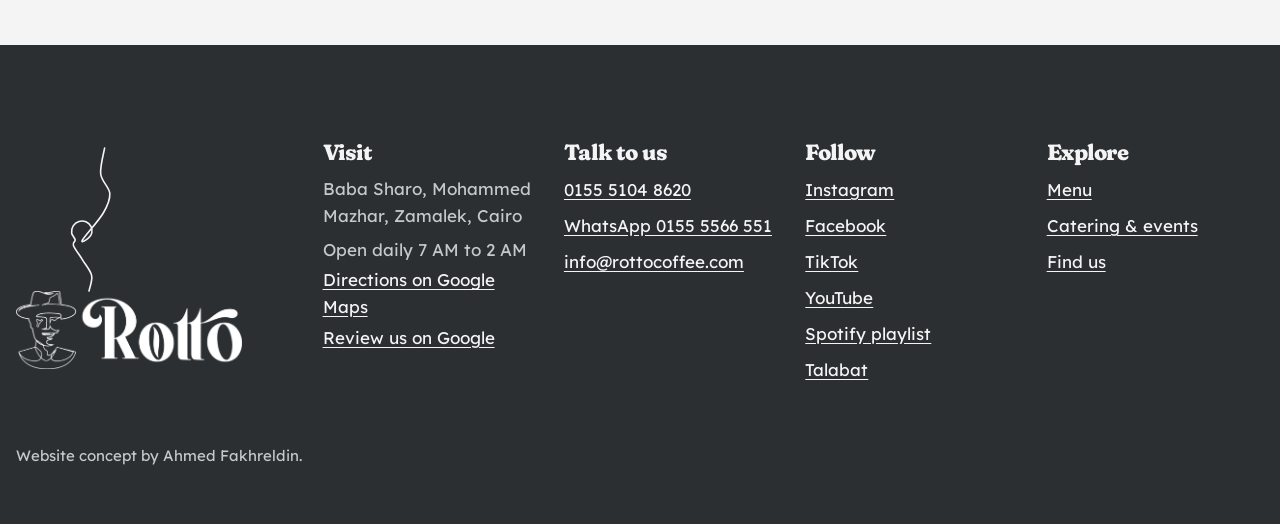
==== commit 9b44245d: "Calmer home, menu-only prices, brand colours, catering enquiry and pickup orders" ====
--- a/catering.html
+++ b/catering.html
@@ -20,8 +20,8 @@
 <link rel="preload" href="fonts/lexend-45b4c6.woff2" as="font" type="font/woff2" crossorigin>
 <style>html.fl body{opacity:0}body{transition:opacity .25s ease}</style>
 <script>document.documentElement.classList.add("fl","js");(function(){var d=document.documentElement,n=0,x=function(){d.classList.remove("fl")};setTimeout(x,1200);if(document.fonts&&document.fonts.load){Promise.all([document.fonts.load("600 20px Fraunces"),document.fonts.load("400 16px Lexend"),document.fonts.load("500 16px Lexend")]).then(x,x)}else x()})()</script>
-<link rel="stylesheet" href="fonts.css?v=2">
-<link rel="stylesheet" href="site.css?v=2">
+<link rel="stylesheet" href="fonts.css?v=3">
+<link rel="stylesheet" href="site.css?v=3">
 <script type="application/ld+json">{"@context": "https://schema.org", "@type": "CafeOrCoffeeShop", "name": "Rotto Coffee & Bakery", "url": "https://ahmedfakhr1.github.io/rotto-preview/", "image": "https://ahmedfakhr1.github.io/rotto-preview/img/og.jpg", "telephone": "+201551048620", "email": "info@rottocoffee.com", "servesCuisine": ["Coffee", "Bakery", "Italian"], "menu": "https://ahmedfakhr1.github.io/rotto-preview/menu.html", "address": {"@type": "PostalAddress", "streetAddress": "Baba Sharo, Mohammed Mazhar", "addressLocality": "Zamalek", "addressRegion": "Cairo", "addressCountry": "EG"}, "hasMap": "https://maps.app.goo.gl/kfcP5bKoNNBrT7dv6", "openingHoursSpecification": {"@type": "OpeningHoursSpecification", "dayOfWeek": ["Monday", "Tuesday", "Wednesday", "Thursday", "Friday", "Saturday", "Sunday"], "opens": "07:00", "closes": "02:00"}, "sameAs": ["https://www.instagram.com/rottocoffee.eg", "https://www.facebook.com/Rotto.Coffe", "https://www.tiktok.com/@rotto.coffee", "https://www.youtube.com/@RottoCoffeeBakery"]}</script>
 </head>
 <body>
@@ -69,9 +69,17 @@
 <section class="coupon-wrap" aria-labelledby="cpH">
 <div class="coupon">
 <h2 id="cpH">Plan your coffee break</h2>
-<p>Tell us the date and the number of guests and we will take it from there.</p>
-<div class="btns"><a class="btn btn--g" href="https://wa.me/201555566551?text=Hello%20Rotto%2C%20I%20would%20like%20to%20plan%20a%20coffee%20break%20for%20an%20event." target="_blank" rel="noopener">WhatsApp 0155 5566 551</a><a class="btn btn--k" href="tel:+201551048620">Call 0155 5104 8620</a><a class="btn btn--k" href="mailto:info@rottocoffee.com">info@rottocoffee.com</a></div>
-<p class="soon">Online enquiry form coming soon.</p>
+<p>Tell us about your event and send it straight to our WhatsApp, or by email.</p>
+<form class="enq" id="enq" novalidate>
+<div class="f"><label for="e-type">Event type</label><select id="e-type" name="type" required aria-describedby="e-type-err"><option value="">Choose one</option><option>Conference</option><option>Corporate coffee break</option><option>Exhibition</option><option>Private event</option></select><p class="err" id="e-type-err" hidden></p></div>
+<div class="f"><label for="e-date">Event date</label><input id="e-date" name="date" type="date" required aria-describedby="e-date-err"><p class="err" id="e-date-err" hidden></p></div>
+<div class="f"><label for="e-guests">Number of guests</label><input id="e-guests" name="guests" type="number" min="1" inputmode="numeric" required aria-describedby="e-guests-err"><p class="err" id="e-guests-err" hidden></p></div>
+<div class="f"><label for="e-venue">Location or venue</label><input id="e-venue" name="venue" type="text" required aria-describedby="e-venue-err"><p class="err" id="e-venue-err" hidden></p></div>
+<div class="f"><label for="e-name">Your name</label><input id="e-name" name="name" type="text" autocomplete="name" required aria-describedby="e-name-err"><p class="err" id="e-name-err" hidden></p></div>
+<div class="f"><label for="e-phone">Phone</label><input id="e-phone" name="phone" type="tel" autocomplete="tel" inputmode="tel" required aria-describedby="e-phone-err"><p class="err" id="e-phone-err" hidden></p></div>
+<div class="btns enq-btns"><button class="btn btn--g" type="submit">Send on WhatsApp</button><button class="btn btn--k" type="button" id="enqMail">Send by email</button></div>
+</form>
+<p class="alt">Prefer to talk? <a href="tel:+201551048620">Call 0155 5104 8620</a>.</p>
 </div>
 </section>
 </main>
@@ -86,6 +94,6 @@
 <p class="credit">Website concept by Ahmed Fakhreldin.</p>
 </footer>
 <nav class="bar" id="bar" aria-label="Quick actions"><a href="tel:+201551048620">Call</a><a href="menu.html">Menu</a><a href="https://maps.app.goo.gl/kfcP5bKoNNBrT7dv6" target="_blank" rel="noopener">Directions</a></nav>
-<script src="site.js?v=2"></script>
+<script src="site.js?v=3"></script>
 </body>
 </html>
--- a/site.css
+++ b/site.css
@@ -1,5 +1,5 @@
-:root{--ink:#151515;--board:#2b2f32;--board2:#343a3d;--chalk:#f4f4f4;--plaster:#c8a888;--oak:#e09868;--green:#47704c;--muted:#454545;--mutedd:#c3c9cc;--tint:#e9e9e9;
---pad:max(16px,calc((100% - 1280px)/2));--hdr:72px;--f1:"Fraunces",Georgia,serif;--f2:"Lexend",system-ui,sans-serif}
+:root{--ink:#151515;--board:#2b2f32;--board2:#343a3d;--chalk:#f4f4f4;--plaster:#CEC3BA;--gold:#DA8931;--wood:#493D34;--muted:#454545;--mutedd:#c3c9cc;--tint:#e9e9e9;
+--pad:max(16px,calc((100% - 1280px)/2));--hdr:72px;--sec:96px;--f1:"Fraunces",Georgia,serif;--f2:"Lexend",system-ui,sans-serif}
 *,*::before,*::after{box-sizing:border-box}
 html{-webkit-text-size-adjust:100%;scroll-behavior:smooth}
 body{margin:0;background:var(--chalk);color:var(--ink);font:400 17px/1.55 var(--f2);overflow-x:clip;min-width:0}
@@ -18,8 +18,8 @@
 p{text-wrap:pretty}
 .btn{display:inline-flex;align-items:center;justify-content:center;min-height:48px;padding:0 24px;font:500 16px/1.2 var(--f2);text-decoration:none;border:2px solid transparent;cursor:pointer;transition:transform .12s ease-out,background-color .15s;text-align:center}
 .btn:active{transform:scale(.97)}
-.btn--g{background:var(--green);color:var(--chalk)}
-.btn--g:hover{background:#3b5f40}
+.btn--g{background:var(--ink);color:var(--chalk)}
+.btn--g:hover{background:#3a3a3a}
 .btn--o{border-color:var(--ink);color:var(--ink)}
 .btn--k{border-color:var(--ink);color:var(--ink)}
 .btn--o2{border-color:var(--chalk);color:var(--chalk)}
@@ -55,15 +55,15 @@
 @media(min-width:900px){.nav{display:flex}.burger,.drawer{display:none!important}.logo img{width:150px}.hdr-act{gap:12px}.hdr-order{padding:0 20px}}
 
 /* hero */
-.hero{padding:16px 0 56px;position:relative}
+.hero{padding:24px 0 0;position:relative}
 .hero-top{display:grid;grid-template-columns:minmax(0,1fr);gap:16px;position:relative;z-index:2;padding-inline:var(--pad)}
 .hero-tx{max-width:600px}
 .hero-tx h1{margin-bottom:16px}
-.hero-tx p{max-width:34ch;color:var(--muted)}
+.hero-tx p{max-width:30ch;color:var(--muted)}
 .hero-cta{display:none;margin-top:24px}
-.hero-cta2{display:flex;margin:24px auto 0;max-width:420px;width:calc(100% - 32px)}
-.stage{position:relative;margin-top:112px;--iw:clamp(190px,50vw,330px)}
-.steam{position:absolute;left:calc(50% - 40px);top:calc(var(--iw)*.32);transform:translateY(-100%);width:120px;height:auto;color:var(--ink);overflow:visible;pointer-events:none;z-index:1}
+.hero-cta2{display:flex;margin:32px auto 0;max-width:420px;width:calc(100% - 32px)}
+.stage{position:relative;margin-top:72px;--iw:clamp(190px,50vw,330px)}
+.steam{position:absolute;left:calc(50% - 40px);top:calc(var(--iw)*.32);transform:translateY(-100%);width:84px;height:auto;color:var(--ink);overflow:visible;pointer-events:none;z-index:1}
 .steam path,.vline path,.fline path,.bline path{stroke-width:1.6}
 html.js .steam path{stroke-dasharray:1 2;stroke-dashoffset:1;animation:draw 1.4s ease-out .2s forwards}
 @keyframes draw{to{stroke-dashoffset:0}}
@@ -72,10 +72,7 @@
 .arc.drag{scroll-snap-type:none;cursor:grabbing}
 .sp{flex:0 0 var(--iw);width:var(--iw);margin-inline:calc(var(--iw)*-.06);scroll-snap-align:center;transform:translateY(var(--y,0px)) scale(var(--s,1));mix-blend-mode:multiply;user-select:none;-webkit-user-select:none}
 .sp img{width:100%;height:auto;pointer-events:none;-webkit-user-drag:none}
-.pick{text-align:center;margin-top:8px;min-height:96px}
-.pick-n{font:800 clamp(24px,2.4vw,32px)/1.1 var(--f1);font-variation-settings:"SOFT" 100,"WONK" 0}
-.pick-p{font-weight:500;font-variant-numeric:tabular-nums;margin-top:4px}
-.pick-note{color:var(--muted);font-size:14px;min-height:21px}
+.pick{text-align:center;margin-top:16px;min-height:28px;color:var(--muted);font-size:17px}
 .arc:focus-visible{outline-offset:-3px}
 @media(min-width:900px){
  .hero{padding-top:24px}
@@ -87,12 +84,10 @@
 }
 
 /* intro */
-.intro{padding:40px var(--pad) 72px}
-.stmt{font:600 clamp(24px,2.6vw,34px)/1.45 var(--f1);font-variation-settings:"SOFT" 100,"WONK" 0;max-width:30em}
-.th{display:inline-block;width:1.7em;height:.95em;object-fit:cover;vertical-align:-.1em;margin:0 .1em}
+.intro{padding:var(--sec) var(--pad) 0}
 
 /* strips */
-.sec-h{padding:0 var(--pad);margin-bottom:32px}
+.sec-h{padding:0 var(--pad);margin-bottom:40px}
 .strip{display:flex;align-items:flex-start;gap:16px;overflow-x:auto;scroll-snap-type:x proximity;scroll-padding-inline:var(--pad);padding:0 var(--pad) 8px;scrollbar-width:none;cursor:grab;overscroll-behavior-x:contain}
 .strip.drag{scroll-snap-type:none;cursor:grabbing}
 .strip img{-webkit-user-drag:none;user-select:none}
@@ -102,24 +97,25 @@
 .pr{font:500 16px var(--f2);font-variant-numeric:tabular-nums}
 .fr--note{aspect-ratio:4/5;background:var(--plaster);padding:28px;display:flex;align-items:flex-end}
 .fr--note p{font:600 24px/1.25 var(--f1);font-variation-settings:"SOFT" 100,"WONK" 0}
-.show{padding-bottom:88px}
+.show{padding-top:var(--sec)}
 @media(min-width:900px){.fr--note{flex-basis:300px}}
 .strip--s{margin:0;list-style:none}
 .strip--s li{flex:0 0 clamp(150px,11vw,200px);scroll-snap-align:start}
 .strip--s img{width:100%;aspect-ratio:3/4;object-fit:cover}
-.gal{padding-bottom:88px}
+.gal{padding-top:var(--sec)}
 
 /* board */
 .dk{background:var(--board);color:var(--chalk)}
-.board{padding:88px var(--pad)}
+.board{padding:var(--sec) var(--pad);margin-top:var(--sec)}
 .board-h{display:none}
 .colh{font-size:clamp(28px,3vw,40px);margin:8px 0 16px}
 .board-cols{display:grid;grid-template-columns:minmax(0,1fr);gap:0 0}
 .board-line{display:none}
 .rows li{display:flex;justify-content:space-between;align-items:baseline;gap:16px;padding:14px 16px;font:600 20px/1.25 var(--f1);font-variation-settings:"SOFT" 100,"WONK" 0}
 .board .rows li:nth-child(odd){background:var(--board2)}
-.board .rows .pr,.sched .dt{color:var(--oak);font-size:17px}
-.board .rows li.band{background:var(--oak);color:var(--ink)}
+.board .rows .pr{color:var(--gold);font-size:17px}
+.sched .dt{color:#EFA95F;font-size:17px}
+.board .rows li.band{background:var(--gold);color:var(--ink)}
 .board .rows li.band .pr{color:var(--ink)}
 .board-more{margin-top:40px}
 @media(min-width:900px){
@@ -133,7 +129,7 @@
 }
 
 /* inside */
-.inside{padding:0 var(--pad) 88px}
+.inside{padding:var(--sec) var(--pad) 0}
 .inside .sec-h{padding:0}
 .inside-g{display:grid;grid-template-columns:repeat(2,minmax(0,1fr));gap:16px}
 .inside-g img{width:100%;aspect-ratio:4/5;object-fit:cover}
@@ -141,7 +137,7 @@
 @media(min-width:900px){.inside-g{grid-template-columns:minmax(0,3fr) minmax(0,3fr) minmax(0,4fr);gap:24px}.inside blockquote{grid-column:auto;padding:0 0 0 24px;align-self:stretch;display:flex;align-items:center}}
 
 /* visit + tease */
-.visit{display:grid;grid-template-columns:minmax(0,1fr);margin:0 var(--pad) 88px}
+.visit{display:grid;grid-template-columns:minmax(0,1fr);margin:var(--sec) var(--pad) 0}
 .visit-ph img{width:100%;height:100%;aspect-ratio:4/3;object-fit:cover}
 .visit-tx{background:var(--plaster);padding:32px 24px;display:flex;flex-direction:column;justify-content:center;gap:12px}
 .visit-tx h2{margin-bottom:8px}
@@ -149,15 +145,15 @@
 .visit-tx .btns{margin-top:12px}
 .visit-tx .btn{flex:1 1 200px}
 @media(min-width:900px){.visit{grid-template-columns:minmax(0,7fr) minmax(0,5fr)}.visit-tx{padding:48px}}
-.tease{background:var(--plaster);padding:56px var(--pad)}
+.tease{background:var(--plaster);padding:var(--sec) var(--pad);margin-top:var(--sec)}
 .tease-in{display:grid;grid-template-columns:minmax(0,1fr);gap:32px;align-items:center}
 .tease-in img{width:100%;aspect-ratio:16/9;object-fit:cover}
 .tease-in h2{margin-bottom:16px}
 .tease-in p{margin-bottom:24px;max-width:30em}
-@media(min-width:900px){.tease-in{grid-template-columns:minmax(0,7fr) minmax(0,5fr);gap:56px}.tease{padding:88px var(--pad)}}
+@media(min-width:900px){.tease-in{grid-template-columns:minmax(0,7fr) minmax(0,5fr);gap:56px}}
 
 /* footer */
-.ftr{padding:72px var(--pad) 120px}
+.ftr{padding:96px var(--pad) 120px}
 .ftr-in{display:grid;grid-template-columns:repeat(2,minmax(0,1fr));gap:40px 24px}
 .ftr-brand{grid-column:1/-1;position:relative;padding-top:150px}
 .ftr-brand img{width:min(340px,80%);height:auto}
@@ -172,13 +168,14 @@
 
 /* bar + fab */
 .bar{position:fixed;left:0;right:0;bottom:0;z-index:60;display:grid;grid-template-columns:repeat(3,1fr);background:var(--board);padding-bottom:env(safe-area-inset-bottom);transition:transform .25s ease-out}
-.bar a{display:flex;align-items:center;justify-content:center;min-height:56px;color:var(--chalk);text-decoration:none;font-weight:500}
-.bar .bar-go{background:var(--green)}
+.bar a,.bar button{display:flex;align-items:center;justify-content:center;min-height:56px;color:var(--chalk);text-decoration:none;font-weight:500}
+.bar button{background:none;border:0;font:inherit;cursor:pointer;color:var(--chalk)}
+.bar .bar-go{background:var(--gold);color:var(--ink)}
 .bar.off{transform:translateY(100%)}
 body{padding-bottom:56px}
-.fab{display:none}
+.dock{display:none}
 @media(min-width:900px){body{padding-bottom:0}.bar{display:none}
- .fab{display:inline-flex;position:fixed;right:24px;bottom:24px;z-index:35;transition:transform .25s ease-out,opacity .2s}.fab.off{transform:translateY(140%);opacity:0;pointer-events:none}}
+ .dock{display:flex;gap:12px;position:fixed;right:24px;bottom:24px;z-index:35;transition:transform .25s ease-out,opacity .2s}.dock.off{transform:translateY(140%);opacity:0;pointer-events:none}}
 
 /* menu */
 .band{padding:48px var(--pad) 40px}
@@ -193,9 +190,9 @@
 .chips-in{display:flex;gap:8px;padding:10px var(--pad);width:max-content;min-width:100%}
 .chips a{flex:none;display:inline-flex;align-items:center;min-height:44px;padding:0 18px;color:var(--chalk);text-decoration:none;font-weight:500;border:2px solid var(--board2);scroll-snap-align:center;transition:transform .12s}
 .chips a:active{transform:scale(.97)}
-.chips a.on{background:var(--oak);color:var(--ink);border-color:var(--oak)}
+.chips a.on{background:var(--gold);color:var(--ink);border-color:var(--gold)}
 .menu{padding:0 var(--pad) 32px}
-.msec{padding-top:56px;scroll-margin-top:60px}
+.msec{padding-top:72px;scroll-margin-top:60px}
 .msec h2{margin-bottom:8px}
 .sec-note{color:var(--muted);font-size:15px;margin-bottom:8px}
 .mbody{display:grid;grid-template-columns:minmax(0,1fr);gap:24px;margin-top:20px}
@@ -230,35 +227,35 @@
 .seg label{flex:none;position:relative}
 .seg input{position:absolute;opacity:0;inset:0;cursor:pointer;margin:0}
 .seg span{display:flex;align-items:center;min-height:44px;padding:0 18px;border:2px solid var(--ink);font-weight:500}
-.seg input:checked+span{background:var(--green);border-color:var(--green);color:var(--chalk)}
+.seg input:checked+span{background:var(--ink);border-color:var(--ink);color:var(--chalk)}
 .seg input:focus-visible+span{outline:3px solid var(--ink);outline-offset:3px}
 html:not(.js) .js-only{display:none}
 .tbl{overflow-x:auto;margin-top:16px}
 .tbl table{border-collapse:collapse;min-width:640px;width:100%}.tbl th,.tbl td{border:1px solid var(--ink);padding:8px;text-align:left}
-.visit--menu{margin-top:56px}
+.visit--menu{margin:var(--sec) var(--pad)}
 
 /* catering */
-.chero{display:grid;grid-template-columns:minmax(0,1fr);gap:32px;padding:32px var(--pad) 64px;align-items:center}
+.chero{display:grid;grid-template-columns:minmax(0,1fr);gap:32px;padding:32px var(--pad) 0;align-items:center}
 .chero h1{margin-bottom:16px}
 .chero p{color:var(--muted);margin-bottom:24px;max-width:28ch}
 .chero img{width:100%;aspect-ratio:2.2/1;object-fit:cover}
-@media(min-width:900px){.chero{grid-template-columns:minmax(0,5fr) minmax(0,7fr);gap:48px;padding:48px var(--pad) 88px}}
-.bring{background:var(--green);color:var(--chalk);padding:64px 0 72px}
+@media(min-width:900px){.chero{grid-template-columns:minmax(0,5fr) minmax(0,7fr);gap:48px;padding:48px var(--pad) 0}}
+.bring{background:var(--wood);color:var(--chalk);padding:var(--sec) 0;margin-top:var(--sec)}
 .bring figcaption{font-size:18px}
-.sched{padding:72px var(--pad)}
+.sched{padding:var(--sec) var(--pad)}
 .sched-in{display:grid;grid-template-columns:minmax(0,1fr);gap:24px}
 .sched h2{margin-bottom:24px}
 .sched-side{display:block}
 .sched-side img{width:80px;height:auto}
 .sched-side .vline{display:none}
 .sched-list li:nth-child(odd){background:var(--board2)}
-.sched-list li.now{background:var(--oak);color:var(--ink)}.sched-list li.now .dt{color:var(--ink)}
+.sched-list li.now{background:var(--gold);color:var(--ink)}.sched-list li.now .dt{color:var(--ink)}
 .sched-list li{flex-direction:column;align-items:flex-start;gap:2px;font-size:21px}
-@media(min-width:900px){.sched{padding:104px var(--pad)}.sched-in{grid-template-columns:200px minmax(0,1fr);gap:56px}
+@media(min-width:900px){.sched-in{grid-template-columns:200px minmax(0,1fr);gap:56px}
  .sched-side{position:relative}.sched-side .vline{display:block;position:absolute;inset:0;width:100%;height:100%;color:var(--chalk)}
  .sched-side img{position:sticky;top:32px;width:130px;margin:0 auto}
  .sched-list li{flex-direction:row;align-items:baseline;font-size:26px;padding:20px 24px}.sched-list li .dt{margin-left:auto}}
-.coupon-wrap{padding:72px var(--pad)}
+.coupon-wrap{padding:var(--sec) var(--pad)}
 .coupon{background:var(--plaster);padding:40px 24px;clip-path:polygon(24px 0,calc(100% - 24px) 0,100% 24px,100% calc(100% - 24px),calc(100% - 24px) 100%,24px 100%,0 calc(100% - 24px),0 24px)}
 .coupon h2{margin-bottom:12px}.coupon p{max-width:34em;margin-bottom:24px}
 .coupon .soon{font-size:14px;margin:24px 0 0;color:var(--ink)}
@@ -271,3 +268,57 @@
 
 .vline path,.fline path,.bline path{vector-effect:non-scaling-stroke}
 @media(max-width:479px){.ftr-in{grid-template-columns:minmax(0,1fr)}.ftr-col a{overflow-wrap:normal}}
+
+@media(min-width:900px){:root{--sec:160px}}
+
+.dock .btn--g{border-color:var(--chalk)}
+
+.btn--w{background:var(--chalk);border-color:var(--ink);color:var(--ink)}
+.btn--w:hover{background:var(--ink);color:var(--chalk)}
+/* forms */
+.f{display:flex;flex-direction:column;gap:6px;min-width:0}
+.f label{font-weight:500;font-size:15px}
+.f input,.f select{width:100%;min-height:48px;padding:0 12px;border:2px solid var(--ink);background:var(--chalk);color:var(--ink);font:400 16px var(--f2);border-radius:0}
+.f input[aria-invalid=true],.f select[aria-invalid=true]{border-color:#8a1c1c}
+.err{color:#8a1c1c;font-size:14px;font-weight:500}
+.enq{display:grid;grid-template-columns:minmax(0,1fr);gap:16px;margin-bottom:24px}
+.enq-btns{margin-top:8px}
+.coupon .alt,.panel .alt{margin:0;font-size:15px}
+@media(min-width:700px){.enq{grid-template-columns:repeat(2,minmax(0,1fr));gap:20px 24px}.enq-btns{grid-column:1/-1}}
+/* ordering */
+.menu .rows li{align-items:center}
+.ctl{flex:none;display:flex;align-items:center}
+.add{min-height:44px;min-width:72px;padding:0 14px;border:2px solid var(--ink);background:none;color:var(--ink);font:500 15px var(--f2);cursor:pointer;transition:transform .12s}
+.add:hover{background:var(--ink);color:var(--chalk)}
+.add:active,.step button:active{transform:scale(.97)}
+.step{display:inline-flex;align-items:center;border:2px solid var(--ink);background:var(--chalk)}
+.step button{width:44px;height:44px;border:0;background:none;color:var(--ink);font:500 20px var(--f2);cursor:pointer}
+.step button:hover{background:var(--ink);color:var(--chalk)}
+.step output{min-width:28px;text-align:center;font-weight:500;font-variant-numeric:tabular-nums}
+.card .ctl{grid-column:1/-1;margin-top:8px}
+.card .add,.card .step{width:100%}.card .step{justify-content:space-between}
+.menu .rows li{gap:12px}
+.menu .rows .n{flex:1 1 auto}
+.menu .rows li .p{margin-left:auto}
+/* panel */
+dialog.panel{border:0;padding:0;background:var(--chalk);color:var(--ink);width:min(520px,100%);max-width:100%;height:100%;max-height:100%;margin:0 0 0 auto;overscroll-behavior:contain}
+dialog.panel::backdrop{background:rgba(21,21,21,.6)}
+.panel-in{padding:20px 20px 40px}
+.panel-h{display:flex;align-items:center;justify-content:space-between;gap:12px;margin-bottom:12px}
+.panel .sub{color:var(--muted);font-size:15px;margin-bottom:20px}
+.plist li{display:grid;grid-template-columns:minmax(0,1fr) auto;gap:6px 12px;align-items:center;padding:12px 0}
+.plist li:nth-child(odd){background:var(--tint);padding-inline:12px}
+.plist .pn{font:600 18px/1.25 var(--f1);font-variation-settings:"SOFT" 100,"WONK" 0}
+.plist .pl{font-weight:500;font-variant-numeric:tabular-nums;text-align:right}
+.plist .step{grid-column:1/-1;justify-self:start}
+.total{font:800 24px var(--f1);font-variation-settings:"SOFT" 100,"WONK" 0;margin:20px 0}
+.panel form{display:grid;gap:16px;margin-bottom:24px}
+.panel .btns .btn{flex:1 1 200px}
+.pempty{margin:12px 0 20px}
+.ahead{display:grid;grid-template-columns:minmax(0,1fr);gap:32px;padding:var(--sec) var(--pad) 0;align-items:center}
+.ahead img{width:100%;max-width:360px;aspect-ratio:4/5;object-fit:cover}
+.ahead h2{margin-bottom:16px}.ahead p{margin-bottom:28px;max-width:30em}
+@media(min-width:900px){.ahead{grid-template-columns:minmax(0,4fr) minmax(0,5fr);gap:96px}.ahead img{max-width:none}}
+
+.stmt{font:800 clamp(34px,5.4vw,78px)/1.08 var(--f1);font-variation-settings:"SOFT" 100,"WONK" 0;letter-spacing:-.02em;max-width:15em;text-wrap:balance}
+.ahead img{mix-blend-mode:multiply;max-width:300px}@media(min-width:900px){.ahead img{max-width:340px}}
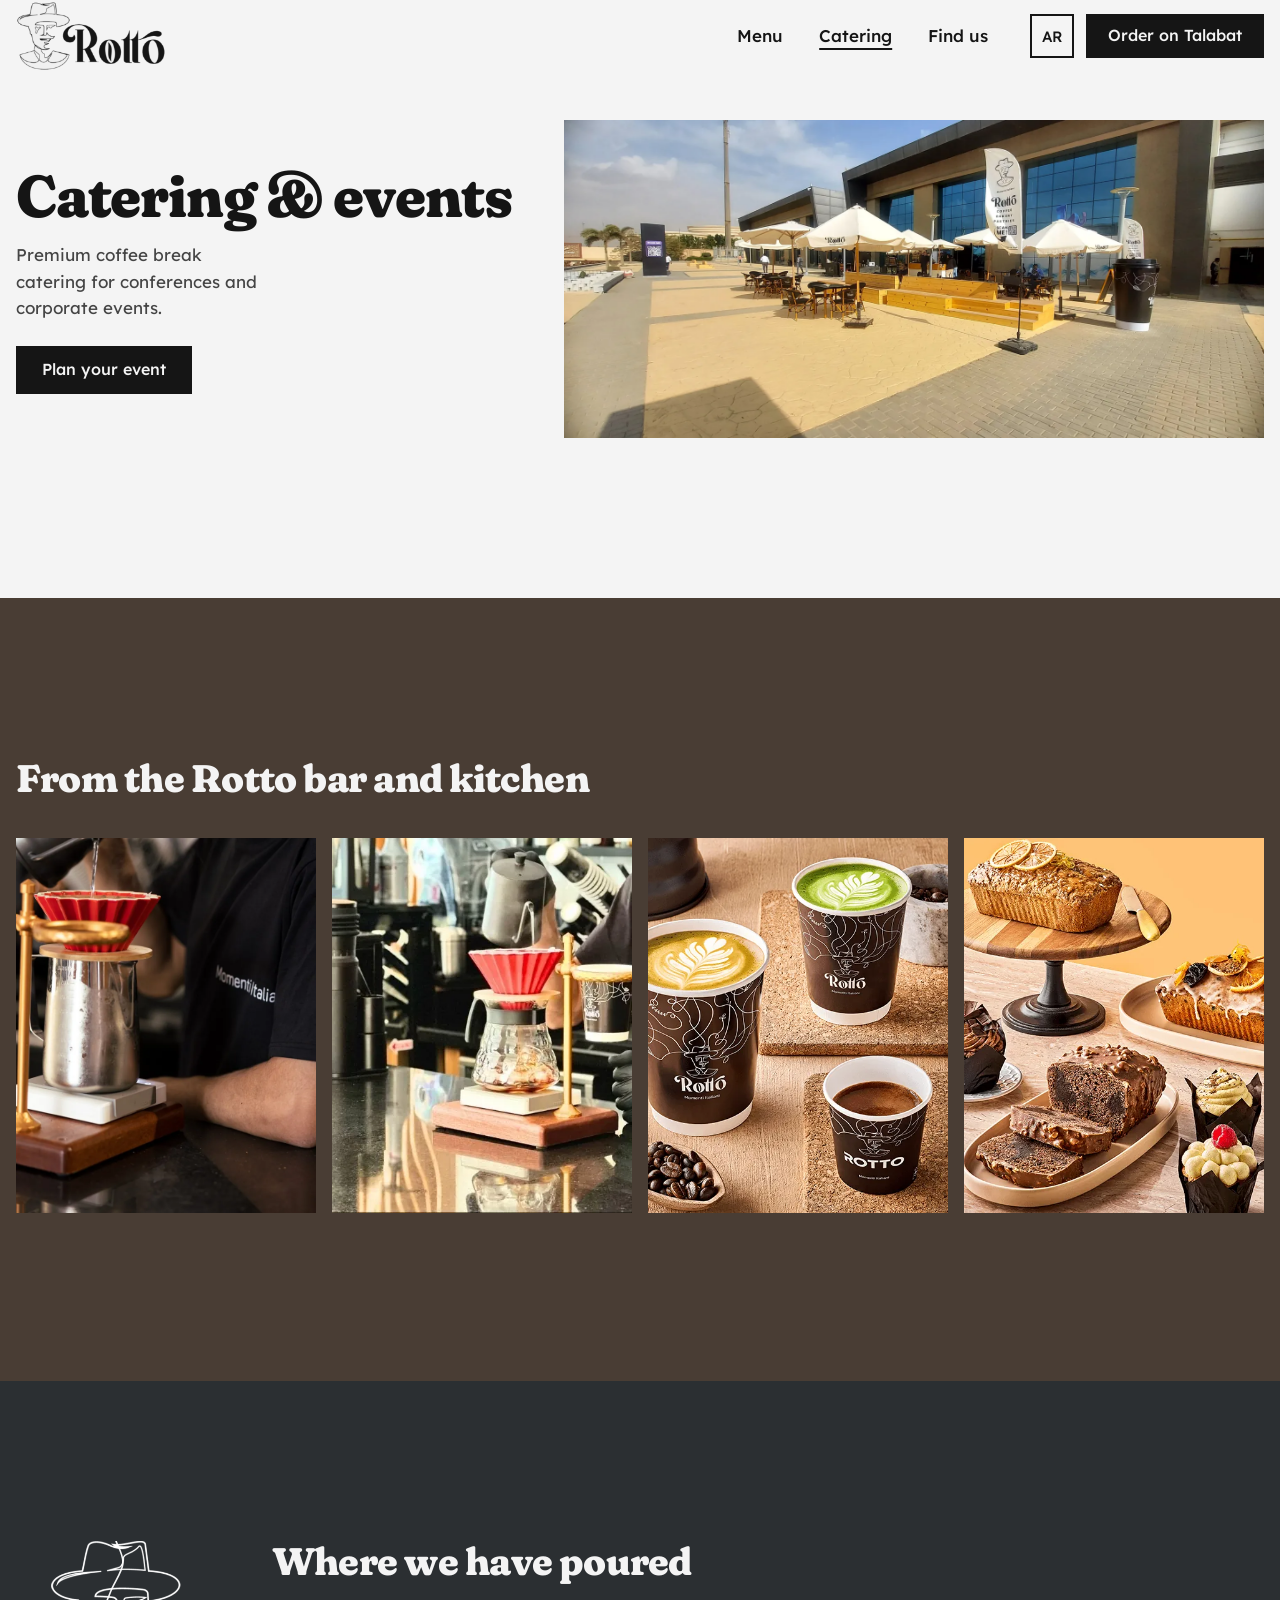
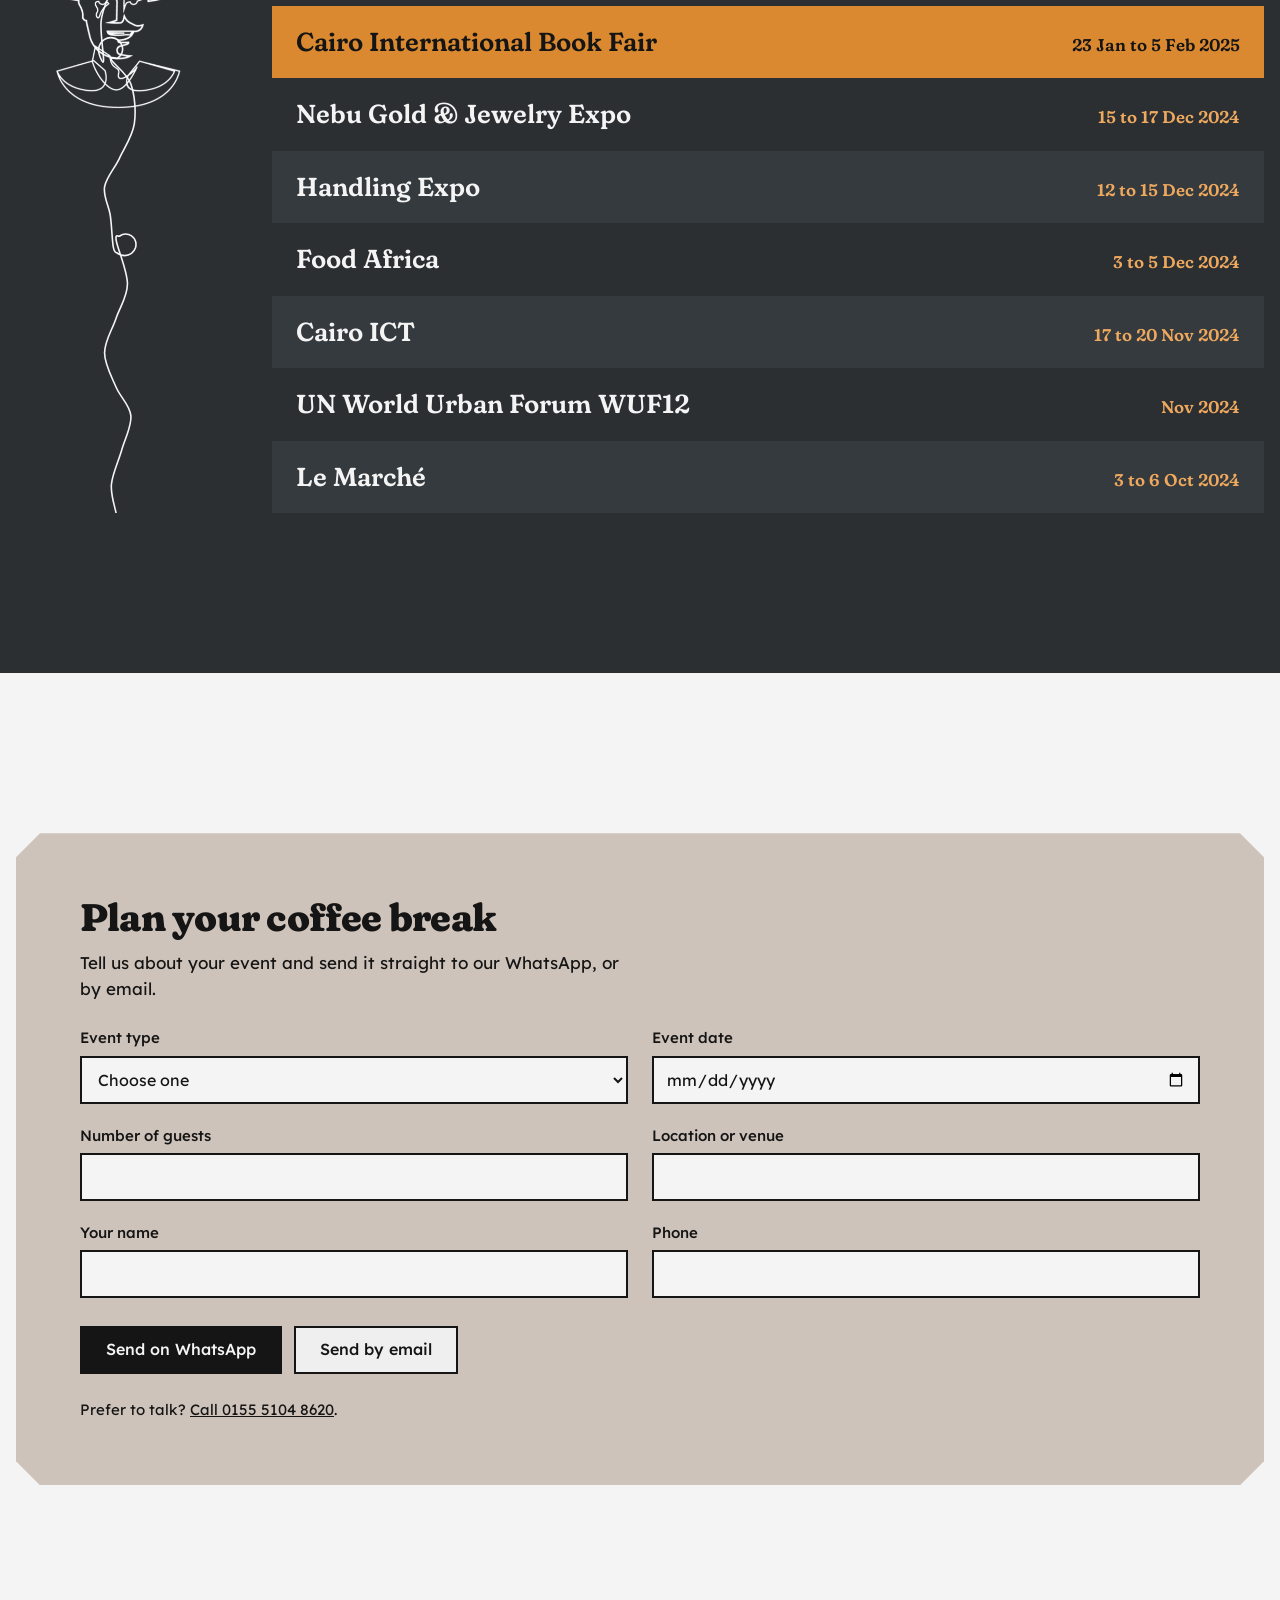
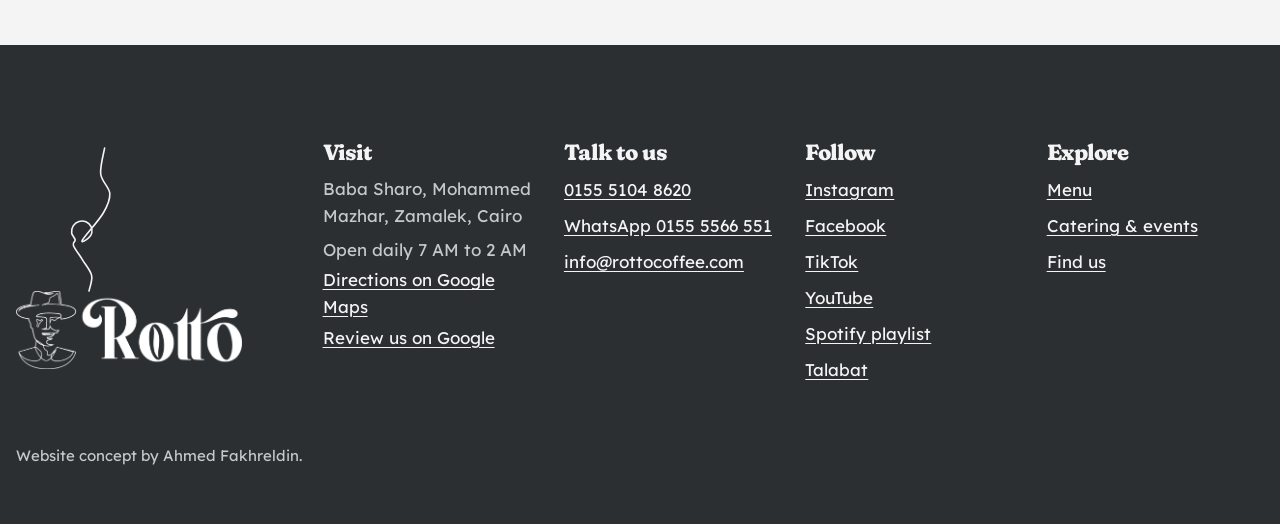
==== commit 4668f66a: "Catering hero leads to the enquiry form" ====
--- a/catering.html
+++ b/catering.html
@@ -20,8 +20,8 @@
 <link rel="preload" href="fonts/lexend-45b4c6.woff2" as="font" type="font/woff2" crossorigin>
 <style>html.fl body{opacity:0}body{transition:opacity .25s ease}</style>
 <script>document.documentElement.classList.add("fl","js");(function(){var d=document.documentElement,n=0,x=function(){d.classList.remove("fl")};setTimeout(x,1200);if(document.fonts&&document.fonts.load){Promise.all([document.fonts.load("600 20px Fraunces"),document.fonts.load("400 16px Lexend"),document.fonts.load("500 16px Lexend")]).then(x,x)}else x()})()</script>
-<link rel="stylesheet" href="fonts.css?v=3">
-<link rel="stylesheet" href="site.css?v=3">
+<link rel="stylesheet" href="fonts.css?v=4">
+<link rel="stylesheet" href="site.css?v=4">
 <script type="application/ld+json">{"@context": "https://schema.org", "@type": "CafeOrCoffeeShop", "name": "Rotto Coffee & Bakery", "url": "https://ahmedfakhr1.github.io/rotto-preview/", "image": "https://ahmedfakhr1.github.io/rotto-preview/img/og.jpg", "telephone": "+201551048620", "email": "info@rottocoffee.com", "servesCuisine": ["Coffee", "Bakery", "Italian"], "menu": "https://ahmedfakhr1.github.io/rotto-preview/menu.html", "address": {"@type": "PostalAddress", "streetAddress": "Baba Sharo, Mohammed Mazhar", "addressLocality": "Zamalek", "addressRegion": "Cairo", "addressCountry": "EG"}, "hasMap": "https://maps.app.goo.gl/kfcP5bKoNNBrT7dv6", "openingHoursSpecification": {"@type": "OpeningHoursSpecification", "dayOfWeek": ["Monday", "Tuesday", "Wednesday", "Thursday", "Friday", "Saturday", "Sunday"], "opens": "07:00", "closes": "02:00"}, "sameAs": ["https://www.instagram.com/rottocoffee.eg", "https://www.facebook.com/Rotto.Coffe", "https://www.tiktok.com/@rotto.coffee", "https://www.youtube.com/@RottoCoffeeBakery"]}</script>
 </head>
 <body>
@@ -49,7 +49,7 @@
 <main id="main">
 <section class="chero" aria-labelledby="h1">
 <div class="chero-tx"><h1 id="h1">Catering &amp; events</h1><p>Premium coffee break catering for conferences and corporate events.</p>
-<div class="btns"><a class="btn btn--g" href="https://wa.me/201555566551?text=Hello%20Rotto%2C%20I%20would%20like%20to%20plan%20a%20coffee%20break%20for%20an%20event." target="_blank" rel="noopener">WhatsApp us</a><a class="btn btn--o" href="mailto:info@rottocoffee.com">Email</a></div></div>
+<div class="btns"><a class="btn btn--g" href="#enq">Plan your event</a></div></div>
 <img src="img/cat-hero.webp" width="1600" height="720" alt="The Rotto pop-up coffee set-up with umbrellas at an exhibition" fetchpriority="high">
 </section>
 
@@ -94,6 +94,6 @@
 <p class="credit">Website concept by Ahmed Fakhreldin.</p>
 </footer>
 <nav class="bar" id="bar" aria-label="Quick actions"><a href="tel:+201551048620">Call</a><a href="menu.html">Menu</a><a href="https://maps.app.goo.gl/kfcP5bKoNNBrT7dv6" target="_blank" rel="noopener">Directions</a></nav>
-<script src="site.js?v=3"></script>
+<script src="site.js?v=4"></script>
 </body>
 </html>
